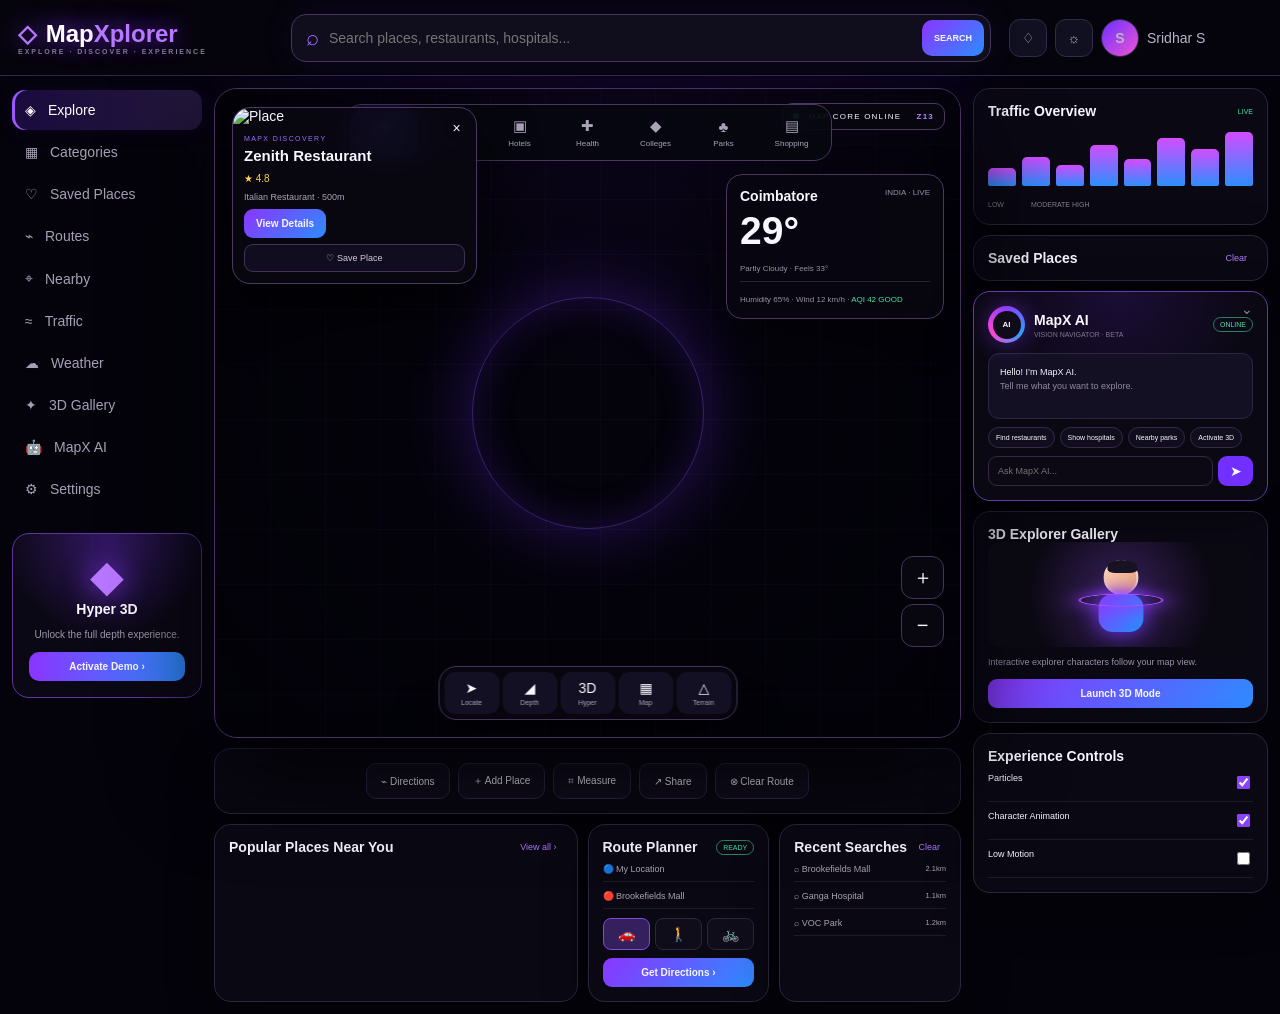
==== MapXplorer-3D/index.html @ f991e90b "MapXplorer 3D NextGen" ====
<!doctype html>
<html lang="en">
<head>
<meta charset="utf-8"><meta name="viewport" content="width=device-width,initial-scale=1">
<title>MapXplorer — Next Generation 3D Map</title>
<link rel="stylesheet" href="https://unpkg.com/leaflet@1.9.4/dist/leaflet.css">
<link rel="stylesheet" href="style.css">
</head>
<body>
<div id="particles"></div><div id="toast"></div>
<header class="topbar">
  <button id="menuBtn" class="icon-btn" aria-label="Menu">☰</button>
  <div class="brand"><span class="brand-gem">◇</span> Map<span>Xplorer</span><small>EXPLORE · DISCOVER · EXPERIENCE</small></div>
  <div class="search-wrap"><span>⌕</span><input id="search" autocomplete="off" placeholder="Search places, restaurants, hospitals..."><button id="searchBtn">SEARCH</button><div id="results"></div></div>
  <div class="profile"><button id="bell" class="top-icon">♢</button><button id="theme" class="top-icon">☼</button><button id="profileBtn" class="avatar">S</button><span>Sridhar S</span></div>
</header>
<main>
<aside id="sidebar" class="sidebar">
  <button class="nav active" data-nav="explore">◈ <span>Explore</span></button>
  <button class="nav" data-nav="categories">▦ <span>Categories</span></button>
  <button class="nav" data-nav="saved">♡ <span>Saved Places</span></button>
  <button class="nav" data-nav="routes">⌁ <span>Routes</span></button>
  <button class="nav" data-nav="nearby">⌖ <span>Nearby</span></button>
  <button class="nav" data-nav="traffic">≈ <span>Traffic</span></button>
  <button class="nav" data-nav="weather">☁ <span>Weather</span></button>
  <button class="nav" data-nav="gallery">✦ <span>3D Gallery</span></button>
  <button class="nav" id="aiNav" data-nav="ai">🤖 <span>MapX AI</span></button>
  <button class="nav" data-nav="settings">⚙ <span>Settings</span></button>
  <div class="premium"><div class="premium-gem">◆</div><b>Hyper 3D</b><p>Unlock the full depth experience.</p><button id="premiumBtn">Activate Demo ›</button></div>
</aside>
<section class="content">
  <div id="mapWrap" class="map-wrap">
    <div id="map"></div>
    <div class="map-grid"></div><div class="scan"></div>
    <div id="characterLayer"></div><div id="routeFx"></div>
    <div class="map-hud"><span class="live-dot"></span> MAP CORE ONLINE <b id="zoomReadout">Z13</b></div>
    <div class="categories" id="categories">
      <button class="cat active" data-type="all">◆<small>All</small></button>
      <button class="cat" data-type="restaurant">🍴<small>Food</small></button>
      <button class="cat" data-type="hotel">▣<small>Hotels</small></button>
      <button class="cat" data-type="hospital">✚<small>Health</small></button>
      <button class="cat" data-type="college">◆<small>Colleges</small></button>
      <button class="cat" data-type="park">♣<small>Parks</small></button>
      <button class="cat" data-type="shopping">▤<small>Shopping</small></button>
    </div>
    <div class="selected-card" id="selectedCard">
      <button class="close-card" id="closeCard">×</button><img id="selectedImg" src="" alt="Place">
      <div class="selected-body"><div class="eyebrow">MAPX DISCOVERY</div><h3 id="selectedName">Zenith Restaurant</h3><span id="selectedRating" class="rating">★ 4.8</span><p id="selectedDesc">Italian Restaurant · 500m</p><button id="details" class="primary">View Details</button><button id="saveDetail" class="save-detail">♡ Save Place</button></div>
    </div>
    <div class="weather glass" id="weather"><div><b>Coimbatore</b><small>INDIA · LIVE</small></div><strong>29°</strong><span>Partly Cloudy · Feels 33°</span><hr><small>Humidity 65% · Wind 12 km/h · <em>AQI 42 GOOD</em></small></div>
    <div class="map-controls glass"><button id="locateMap">➤<small>Locate</small></button><button id="tiltBtn">◢<small>Depth</small></button><button id="threeD">3D<small>Hyper</small></button><button id="mapMode">▦<small>Map</small></button><button id="terrainMode">△<small>Terrain</small></button></div>
    <div class="zoom-controls"><button id="zoomIn">＋</button><button id="zoomOut">−</button></div>
  </div>
  <div class="action-strip panel">
    <button id="routeBtn">⌁ <span>Directions</span></button><button id="addPlace">＋ <span>Add Place</span></button><button id="measure">⌗ <span>Measure</span></button><button id="share">↗ <span>Share</span></button><button id="clearRoute">⊗ <span>Clear Route</span></button>
  </div>
  <div class="dashboard">
    <section class="panel popular" id="popularPanel"><header><b>Popular Places Near You</b><button id="viewAll">View all ›</button></header><div class="cards" id="popularCards"></div></section>
    <section class="panel route-panel" id="routePanel"><header><b>Route Planner</b><span class="status">READY</span></header><p>🔵 My Location</p><p>🔴 Brookefields Mall</p><div class="transport"><button class="active">🚗</button><button>🚶</button><button>🚲</button></div><button id="getDirections" class="primary full">Get Directions ›</button></section>
    <section class="panel recent" id="recentPanel"><header><b>Recent Searches</b><button id="clearRecent">Clear</button></header><p>⌕ Brookefields Mall <small>2.1km</small></p><p>⌕ Ganga Hospital <small>1.1km</small></p><p>⌕ VOC Park <small>1.2km</small></p></section>
  </div>
</section>
<aside class="rightbar">
  <section class="panel traffic" id="trafficPanel"><header><b>Traffic Overview</b><em>LIVE</em></header><div class="traffic-visual"><i></i><i></i><i></i><i></i><i></i><i></i><i></i><i></i></div><small>LOW <span>MODERATE</span> HIGH</small></section>
  <section class="panel saved" id="savedPanel"><header><b>Saved Places</b><button id="clearSaved">Clear</button></header><div id="savedList"></div></section>
  <section class="panel ai-box" id="aiBox"><div class="ai-head"><div class="ai-orb"><span>AI</span></div><div><b>MapX AI</b><small>VISION NAVIGATOR · BETA</small></div><span id="aiStatus" class="ai-status">ONLINE</span></div><div class="ai-msg" id="aiMsg">Hello! I’m MapX AI.<br><span>Tell me what you want to explore.</span></div><div class="quick"><button>Find restaurants</button><button>Show hospitals</button><button>Nearby parks</button><button>Activate 3D</button></div><div class="ai-input"><input id="aiInput" placeholder="Ask MapX AI..."><button id="sendAI">➤</button></div><button id="closeAI" class="ai-min">⌄</button></section>
  <section class="panel gallery-panel" id="galleryPanel"><header><b>3D Explorer Gallery</b></header><div class="mini-scene"><div class="mini-character"><div class="mini-head"></div><div class="mini-body"></div></div><div class="mini-ring"></div></div><p>Interactive explorer characters follow your map view.</p><button id="galleryBtn" class="primary full">Launch 3D Mode</button></section>
  <section class="panel settings-panel" id="settingsPanel"><header><b>Experience Controls</b></header><label><span>Particles</span><input id="particlesToggle" type="checkbox" checked></label><label><span>Character Animation</span><input id="charToggle" type="checkbox" checked></label><label><span>Low Motion</span><input id="motionToggle" type="checkbox"></label></section>
</aside>
</main>
<script src="https://unpkg.com/leaflet@1.9.4/dist/leaflet.js"></script><script src="script.js"></script>
</body></html>
---- MapXplorer-3D/style.css ----
:root{--bg:#04030b;--panel:#0b0915eF;--line:#32264b;--text:#f8f6ff;--muted:#9d96ad;--p1:#8b35ff;--p2:#2d8cff;--cyan:#2de6ff;--green:#43e7a5}*{box-sizing:border-box}html{scroll-behavior:smooth}body{margin:0;background:radial-gradient(circle at 50% -10%,#32106b55,transparent 38%),var(--bg);color:var(--text);font:14px Inter,Segoe UI,Arial,sans-serif;overflow-x:hidden}button,input{font:inherit}button{border:0;color:inherit;cursor:pointer}.topbar{height:76px;display:flex;align-items:center;gap:18px;padding:10px 18px;border-bottom:1px solid var(--line);background:#06050df2;backdrop-filter:blur(20px);position:sticky;top:0;z-index:3000}.icon-btn{display:none;background:#121022;border:1px solid var(--line);border-radius:12px;padding:10px}.brand{font-size:24px;font-weight:900;min-width:255px;color:#fff;text-shadow:0 0 24px #8539ff}.brand>span{color:#b878ff}.brand small{display:block;font-size:7px;letter-spacing:2px;color:#827a95;text-shadow:none}.brand-gem{color:#8f4dff;margin-right:3px}.search-wrap{position:relative;display:flex;align-items:center;gap:8px;height:48px;flex:1;max-width:700px;padding:0 6px 0 14px;background:#100d1d;border:1px solid #44355d;border-radius:15px;box-shadow:0 0 35px #7634ff16}.search-wrap>span{font-size:22px;color:#a36bff}.search-wrap input{flex:1;min-width:0;background:transparent;border:0;outline:0;color:#fff}.search-wrap button{height:36px;padding:0 12px;border-radius:10px;background:linear-gradient(135deg,var(--p1),var(--p2));font-size:9px;font-weight:800}.search-wrap #results{position:absolute;top:54px;left:0;right:0;background:#0a0812fa;border:1px solid #4b3865;border-radius:14px;overflow:hidden;display:none;z-index:4000;box-shadow:0 20px 50px #000}.search-wrap #results div{padding:11px 14px;border-bottom:1px solid #211a30;font-size:11px}.search-wrap #results div:hover{background:#241641}.profile{display:flex;align-items:center;gap:8px;color:#bbb3c9;white-space:nowrap}.top-icon,.avatar{background:#111020;border:1px solid #34294a;border-radius:11px;width:38px;height:38px}.avatar{border-radius:50%;background:linear-gradient(135deg,#6930ff,#ef55d4);font-weight:900}.sidebar{min-width:190px}.sidebar .nav{width:100%;display:flex;gap:12px;align-items:center;padding:12px 13px;margin:2px 0;border-radius:13px;background:transparent;color:#a7a0b5;text-align:left}.sidebar .nav:hover,.sidebar .nav.active{background:linear-gradient(90deg,#6d2cff35,#24183c);color:#fff;box-shadow:inset 3px 0 #9b58ff,0 0 20px #702fff18}.premium{margin-top:24px;padding:16px;border:1px solid #61369b;border-radius:17px;background:radial-gradient(circle at 50% 0,#7e38ff55,transparent 55%),#0b0815;text-align:center}.premium-gem{font-size:44px;color:#b976ff;text-shadow:0 0 30px #8c39ff;animation:gemSpin 7s linear infinite}.premium p{font-size:10px;color:var(--muted);line-height:1.5}.premium button{width:100%;padding:9px;border-radius:10px;background:linear-gradient(90deg,var(--p1),var(--p2));font-weight:800;font-size:10px}main{display:grid;grid-template-columns:190px minmax(0,1fr) 295px;gap:12px;max-width:1920px;margin:auto;padding:12px}.content{min-width:0}.map-wrap{height:650px;position:relative;overflow:hidden;border-radius:23px;border:1px solid #45325d;box-shadow:0 30px 100px #000,0 0 60px #7030ff18;transform-style:preserve-3d;transition:transform .7s ease,box-shadow .7s ease;perspective:1200px}.map-wrap.depth{transform:perspective(1200px) rotateX(3deg) rotateY(-2deg) scale(.99);box-shadow:0 45px 120px #000,0 0 80px #7a37ff55}.map-wrap.hyper3d{transform:perspective(1000px) rotateX(7deg) rotateY(-5deg) scale(.97);box-shadow:0 65px 150px #000,0 0 110px #853dff77}.map-wrap.hyper3d #map{transform:scale(1.08);filter:saturate(1.25) contrast(1.1) brightness(.83)}#map{width:100%;height:100%;transition:transform .7s ease}.leaflet-tile{filter:brightness(.58) saturate(.78) contrast(1.18) hue-rotate(10deg)}.leaflet-control-attribution{display:none}.map-grid,.scan{position:absolute;inset:0;pointer-events:none}.map-grid{z-index:350;background:linear-gradient(#9d67ff0b 1px,transparent 1px),linear-gradient(90deg,#9d67ff0b 1px,transparent 1px);background-size:55px 55px;mix-blend-mode:screen}.scan{z-index:360;background:radial-gradient(circle at 50% 50%,transparent 25%,#02010799 100%)}.scan:after{content:"";position:absolute;left:50%;top:50%;width:230px;height:230px;border:1px solid #8a50ff66;border-radius:50%;box-shadow:0 0 70px #7130ff55,inset 0 0 40px #7130ff33;transform:translate(-50%,-50%);animation:radar 3.5s ease-out infinite}.map-hud{position:absolute;z-index:1000;top:14px;right:15px;padding:8px 10px;border:1px solid #4a3860;border-radius:10px;background:#090711c9;backdrop-filter:blur(12px);font-size:8px;letter-spacing:1.2px}.map-hud b{margin-left:12px;color:#bd83ff}.live-dot{display:inline-block;width:6px;height:6px;border-radius:50%;background:#35efaa;box-shadow:0 0 10px #35efaa;margin-right:6px}.categories{position:absolute;z-index:1100;top:15px;left:50%;transform:translateX(-50%);display:flex;padding:5px;background:#080711dc;border:1px solid #49375d;border-radius:18px;backdrop-filter:blur(15px);max-width:80%;overflow:auto}.cat{min-width:68px;padding:7px 8px;border-radius:12px;background:transparent;color:#aaa2b6;font-size:15px}.cat small{display:block;font-size:8px;margin-top:4px}.cat:hover,.cat.active{background:linear-gradient(145deg,#7c31ff,#267eff);color:#fff;box-shadow:0 0 24px #7132ff66}.selected-card{position:absolute;z-index:1200;left:17px;top:18px;width:245px;background:#090711ef;border:1px solid #4d3a64;border-radius:18px;overflow:hidden;box-shadow:0 22px 55px #000c;backdrop-filter:blur(18px)}.selected-card>img{width:100%;height:105px;object-fit:cover}.selected-body{padding:11px}.eyebrow{font-size:7px;letter-spacing:1.4px;color:#9e6dff}.selected-body h3{margin:5px 0;font-size:15px}.rating{color:#ffd54a;font-size:10px}.selected-body p{color:#aaa3b5;font-size:9px;margin:7px 0}.close-card{position:absolute;z-index:2;right:7px;top:7px;width:25px;height:25px;border-radius:50%;background:#080711cc}.primary{border-radius:9px;padding:9px 12px;background:linear-gradient(135deg,var(--p1),var(--p2));font-weight:800;font-size:10px}.full{width:100%}.save-detail{width:100%;margin-top:6px;padding:8px;border:1px solid #403254;background:#110d20;border-radius:9px;font-size:9px;color:#d2c7e0}.save-detail.saved{color:#ff7ea9;border-color:#9c4568}.weather{position:absolute;z-index:1000;right:16px;top:85px;width:218px;padding:13px;border:1px solid #49375e;border-radius:16px;background:#090711d9;backdrop-filter:blur(15px)}.weather div{display:flex;justify-content:space-between}.weather small,.weather span{font-size:8px;color:#9991a9}.weather strong{display:block;font-size:39px;margin:5px 0}.weather hr{border:0;border-top:1px solid #2a2239}.weather em{color:var(--green);font-style:normal}.glass{box-shadow:0 14px 40px #0007}.map-controls{position:absolute;z-index:1200;left:50%;bottom:17px;transform:translateX(-50%);display:flex;gap:3px;padding:5px;background:#080711e8;border:1px solid #44345b;border-radius:18px;backdrop-filter:blur(14px)}.map-controls button{min-width:55px;padding:8px 9px;background:#121022;border-radius:11px;font-size:14px}.map-controls button:hover{background:#281544}.map-controls small{display:block;font-size:7px;color:#aaa2b6;margin-top:3px}.zoom-controls{position:absolute;right:16px;bottom:90px;z-index:1200;display:flex;flex-direction:column;gap:5px}.zoom-controls button{width:43px;height:43px;border-radius:12px;background:#090711e8;border:1px solid #44345b;font-size:20px}.action-strip{display:flex;justify-content:center;gap:8px;margin-top:10px;padding:8px}.action-strip button{padding:10px 14px;border-radius:10px;background:#110e1e;border:1px solid #332746;font-size:10px}.action-strip button:hover{border-color:#8a4dff;background:#24143a}.dashboard{display:grid;grid-template-columns:2fr 1fr 1fr;gap:10px;margin-top:10px}.panel{background:var(--panel);border:1px solid #30253f;border-radius:17px;padding:14px;box-shadow:0 15px 45px #0007}.panel header{position:static;height:auto;padding:0;background:transparent;border:0;display:flex;justify-content:space-between;align-items:center}.panel header button{background:none;color:#b17bff;font-size:9px}.cards{display:grid;grid-template-columns:repeat(4,1fr);gap:8px;margin-top:12px}.place-card{height:92px;padding:11px;border:1px solid #2e2540;border-radius:11px;background:linear-gradient(145deg,#1b1530,#0c0a13);transition:.25s}.place-card:hover{transform:translateY(-5px) rotateX(7deg);border-color:#8150d2;box-shadow:0 16px 35px #7332ff33}.place-card b{font-size:10px}.place-card small{display:block;color:#8f879e;font-size:8px;margin-top:8px}.status{font-size:7px;color:#40e9a7;border:1px solid #2d8765;padding:3px 6px;border-radius:10px}.route-panel p,.recent p{font-size:9px;color:#aaa2b2;border-bottom:1px solid #211a2d;padding-bottom:7px}.transport{display:flex;gap:5px;margin:8px 0}.transport button{flex:1;padding:7px;border-radius:8px;background:#100d1b;border:1px solid #2e2540}.transport button.active{background:#33205c;border-color:#8149dd}.recent p small{float:right}.rightbar{display:flex;flex-direction:column;gap:10px}.traffic em{color:#42e7a6;font-size:7px;font-style:normal}.traffic-visual{height:75px;display:flex;align-items:flex-end;gap:6px;padding:8px 0}.traffic-visual i{display:block;flex:1;border-radius:5px 5px 2px 2px;background:linear-gradient(#d34cff,#2c8fff);height:30%;animation:bar 1.6s ease-in-out infinite alternate}.traffic-visual i:nth-child(2){height:50%;animation-delay:.1s}.traffic-visual i:nth-child(3){height:35%;animation-delay:.2s}.traffic-visual i:nth-child(4){height:70%;animation-delay:.3s}.traffic-visual i:nth-child(5){height:45%;animation-delay:.4s}.traffic-visual i:nth-child(6){height:82%;animation-delay:.5s}.traffic-visual i:nth-child(7){height:62%;animation-delay:.6s}.traffic-visual i:nth-child(8){height:92%;animation-delay:.7s}.traffic>small{font-size:7px;color:#888094}.traffic>small span{margin-left:25px}.saved-list-row{display:flex;justify-content:space-between;padding:9px 2px;border-bottom:1px solid #211a2d;font-size:9px;cursor:pointer}.saved-list-row:hover{color:#c18cff}.ai-box{position:relative;border-color:#653aa0;background:radial-gradient(circle at 50% 0,#7a2cff26,transparent 55%),#0a0812}.ai-head{display:flex;align-items:center;gap:9px}.ai-head b{display:block}.ai-head small{display:block;color:#81778e;font-size:7px;margin-top:3px}.ai-orb{width:37px;height:37px;border-radius:50%;display:grid;place-items:center;background:conic-gradient(#8d3cff,#2e9dff,#ff45d2,#8d3cff);box-shadow:0 0 25px #8438ff77;animation:orb 3s linear infinite}.ai-orb:after{content:"";position:absolute;width:28px;height:28px;border-radius:50%;background:#100b19}.ai-orb span{position:relative;z-index:1;font-size:8px;font-weight:900}.ai-status{margin-left:auto;color:#45e9a8;border:1px solid #2b8061;border-radius:9px;padding:3px 6px;font-size:7px}.ai-msg{margin-top:10px;padding:11px;border-radius:11px;background:#141024;border:1px solid #2e2540;font-size:9px;line-height:1.6;min-height:66px}.ai-msg span{color:#91889f}.quick{display:flex;flex-wrap:wrap;gap:5px;margin:8px 0}.quick button{padding:6px 7px;border-radius:15px;background:#100d1c;border:1px solid #382a4e;font-size:7px}.quick button:hover{border-color:#8c4dff}.ai-input{display:flex;gap:5px}.ai-input input{min-width:0;flex:1;padding:9px;border-radius:9px;background:#0c0914;border:1px solid #34274a;color:#fff;outline:0;font-size:9px}.ai-input button{width:35px;border-radius:9px;background:#7130ff}.ai-min{position:absolute;right:8px;top:8px;background:transparent;color:#8f849d}.ai-box.minimized .ai-msg,.ai-box.minimized .quick,.ai-box.minimized .ai-input{display:none}.gallery-panel p{font-size:9px;color:#9991a7;line-height:1.5}.mini-scene{height:105px;position:relative;overflow:hidden;border-radius:12px;background:radial-gradient(circle,#38205c,#0a0811 65%);perspective:500px}.mini-ring{position:absolute;left:50%;top:55%;width:85px;height:30px;border:2px solid #b04dff;border-radius:50%;transform:translate(-50%,-50%) rotateX(65deg);box-shadow:0 0 30px #923bff;animation:ring 2.2s linear infinite}.mini-character{position:absolute;left:50%;top:18px;width:55px;height:75px;transform:translateX(-50%);animation:float 2s ease-in-out infinite}.mini-head{position:absolute;left:10px;top:0;width:35px;height:35px;border-radius:50%;background:linear-gradient(135deg,#ffd8ba,#e89a74);border:2px solid #fff5}.mini-head:before{content:"";position:absolute;left:2px;top:-2px;width:30px;height:13px;border-radius:50% 60% 30% 30%;background:#181324}.mini-body{position:absolute;left:5px;top:34px;width:45px;height:38px;border-radius:14px;background:linear-gradient(135deg,#8a39ff,#258eff);box-shadow:0 0 22px #7437ff}.settings-panel label{display:flex;justify-content:space-between;padding:9px 0;font-size:9px;border-bottom:1px solid #211a2d}.settings-panel input{accent-color:#8a42ff}.custom-pin{border-radius:50% 50% 50% 5px;transform:rotate(-45deg);display:grid;place-items:center;border:2px solid #fff;box-shadow:0 0 28px #7834ff;animation:pinPulse 1.7s infinite}.custom-pin span{transform:rotate(45deg)}#characterLayer{position:absolute;inset:0;z-index:1050;pointer-events:none;overflow:hidden}.map-character{position:absolute;width:76px;height:106px;pointer-events:auto;cursor:pointer;filter:drop-shadow(0 14px 14px #000c);animation:charFloat 3s ease-in-out infinite}.map-character .head{position:absolute;left:16px;top:2px;width:45px;height:45px;border-radius:50%;background:linear-gradient(145deg,#ffd9bd,#e69a75);border:2px solid #ffffff66;z-index:3}.map-character .hair{position:absolute;left:12px;top:-3px;width:52px;height:25px;border-radius:50% 55% 30% 30%;background:linear-gradient(135deg,#29233b,#080711);z-index:4}.map-character .eye{position:absolute;top:20px;width:6px;height:8px;background:#171226;border-radius:50%}.map-character .e1{left:13px}.map-character .e2{left:29px}.map-character .smile{position:absolute;left:17px;top:31px;width:12px;height:6px;border-bottom:2px solid #783b4f;border-radius:0 0 12px 12px}.map-character .body{position:absolute;left:12px;top:43px;width:52px;height:48px;border-radius:17px;background:linear-gradient(145deg,#7634ff,#278cff);border:2px solid #bda6ff66;box-shadow:inset 0 0 18px #fff2,0 0 22px #7034ff77}.map-character .arm{position:absolute;top:51px;width:14px;height:34px;border-radius:12px;background:#edaa88;border:2px solid #fff5;z-index:2}.map-character .a1{left:2px;transform:rotate(20deg)}.map-character .a2{right:2px;transform:rotate(-20deg)}.map-character .badge{position:absolute;right:-6px;top:3px;width:24px;height:24px;border-radius:50%;background:#090711;border:1px solid #a264ff;color:#c08aff;display:grid;place-items:center;font-size:10px;z-index:5}.map-character .label{position:absolute;left:-14px;top:94px;width:105px;padding:4px;border-radius:8px;text-align:center;background:#090711df;border:1px solid #523c6c;color:#fff;font-size:7px;backdrop-filter:blur(7px)}.char-pink .body{background:linear-gradient(145deg,#ff48ba,#8d3cff)}.char-green .body{background:linear-gradient(145deg,#1ee7a3,#237fff)}#routeFx{position:absolute;inset:0;z-index:1060;pointer-events:none}.route-beam{position:absolute;height:4px;transform-origin:left center;background:linear-gradient(90deg,transparent,#26e7ff,#a344ff,#ff4ac9,transparent);box-shadow:0 0 16px #5b7dff,0 0 35px #8138ff;animation:beam 1.2s linear infinite}.pulse{animation:panelPulse .7s ease}.thinking .ai-orb{animation:orb .35s linear infinite}.thinking #aiStatus{color:#ffd35a;border-color:#8e6d29}.hide-particles #particles{display:none}.low-motion *{animation-duration:.001ms!important;animation-iteration-count:1!important;scroll-behavior:auto!important}.light-mode{--bg:#e9e7f5;--panel:#ffffffed;--text:#181421;--muted:#6f687c}.light-mode .topbar{background:#fffdfef2}.light-mode .search-wrap,.light-mode .panel,.light-mode .selected-card,.light-mode .weather,.light-mode .map-controls,.light-mode .zoom-controls button{background:#fffffff2;color:#181421}.light-mode .search-wrap input,.light-mode .ai-input input{color:#181421}.light-mode .leaflet-tile{filter:brightness(.92) saturate(.9)}#particles{position:fixed;inset:0;z-index:-1;pointer-events:none;overflow:hidden}.particle{position:absolute;width:3px;height:3px;border-radius:50%;background:#b77aff;box-shadow:0 0 12px #8e45ff;animation:particleRise linear infinite}@keyframes particleRise{from{transform:translate3d(0,110vh,0) scale(.3);opacity:0}15%{opacity:.8}to{transform:translate3d(40px,-20vh,0) scale(1.5);opacity:0}}@keyframes radar{0%{transform:translate(-50%,-50%) scale(.45);opacity:0}20%{opacity:1}100%{transform:translate(-50%,-50%) scale(1.55);opacity:0}}@keyframes pinPulse{50%{filter:brightness(1.5);transform:rotate(-45deg) scale(1.12)}}@keyframes charFloat{0%,100%{transform:translateY(0) rotate(-1deg)}50%{transform:translateY(-8px) rotate(1deg)}}@keyframes gemSpin{to{transform:rotateY(360deg)}}@keyframes orb{to{transform:rotate(360deg)}}@keyframes ring{to{transform:translate(-50%,-50%) rotateX(65deg) rotateZ(360deg)}}@keyframes float{50%{transform:translateY(-8px) rotateY(8deg)}}@keyframes bar{to{transform:scaleY(.72);filter:brightness(1.4)}}@keyframes beam{0%{opacity:.15}50%{opacity:1}100%{opacity:.15}}@keyframes panelPulse{50%{transform:translateY(-4px);box-shadow:0 0 40px #7434ff55}}#toast{position:fixed;z-index:9000;left:50%;bottom:22px;transform:translate(-50%,25px);opacity:0;pointer-events:none;padding:11px 18px;border:1px solid #69468d;border-radius:12px;background:#120d1eeb;box-shadow:0 15px 45px #000;color:#fff;font-size:10px;transition:.25s}#toast.show{opacity:1;transform:translate(-50%,0)}
@media(max-width:1250px){main{grid-template-columns:175px minmax(0,1fr)}.rightbar{display:none}.dashboard{grid-template-columns:2fr 1fr 1fr}}@media(max-width:900px){.topbar{height:68px;padding:8px;gap:8px}.icon-btn{display:block}.brand{min-width:auto;font-size:18px}.brand small,.profile span,.top-icon{display:none}.search-wrap button{font-size:0;width:38px}.search-wrap button:after{content:"⌕";font-size:16px}.sidebar{position:fixed;z-index:4000;top:76px;left:8px;bottom:8px;width:235px;padding:10px;border:1px solid #44335a;border-radius:17px;background:#07060ef5;backdrop-filter:blur(20px);transform:translateX(-120%);transition:.3s;box-shadow:0 25px 70px #000}.sidebar.open{transform:translateX(0)}main{display:block;padding:8px}.map-wrap{height:650px}.selected-card,.weather{display:none}.categories{left:8px;right:8px;transform:none;max-width:none}.map-controls{max-width:95%;overflow:auto}.map-controls button{min-width:48px}.map-controls small{display:none}.dashboard{grid-template-columns:1fr}.cards{grid-template-columns:repeat(2,1fr)}.action-strip{overflow:auto;justify-content:flex-start}.action-strip button{white-space:nowrap}.map-character{transform:scale(.82);transform-origin:bottom center}.map-wrap.depth,.map-wrap.hyper3d{transform:none}.map-wrap.hyper3d #map{transform:none}}@media(max-width:520px){.brand{display:none}.map-wrap{height:610px}.zoom-controls{bottom:78px}.map-hud{font-size:7px}.map-character{transform:scale(.68);transform-origin:bottom center}}
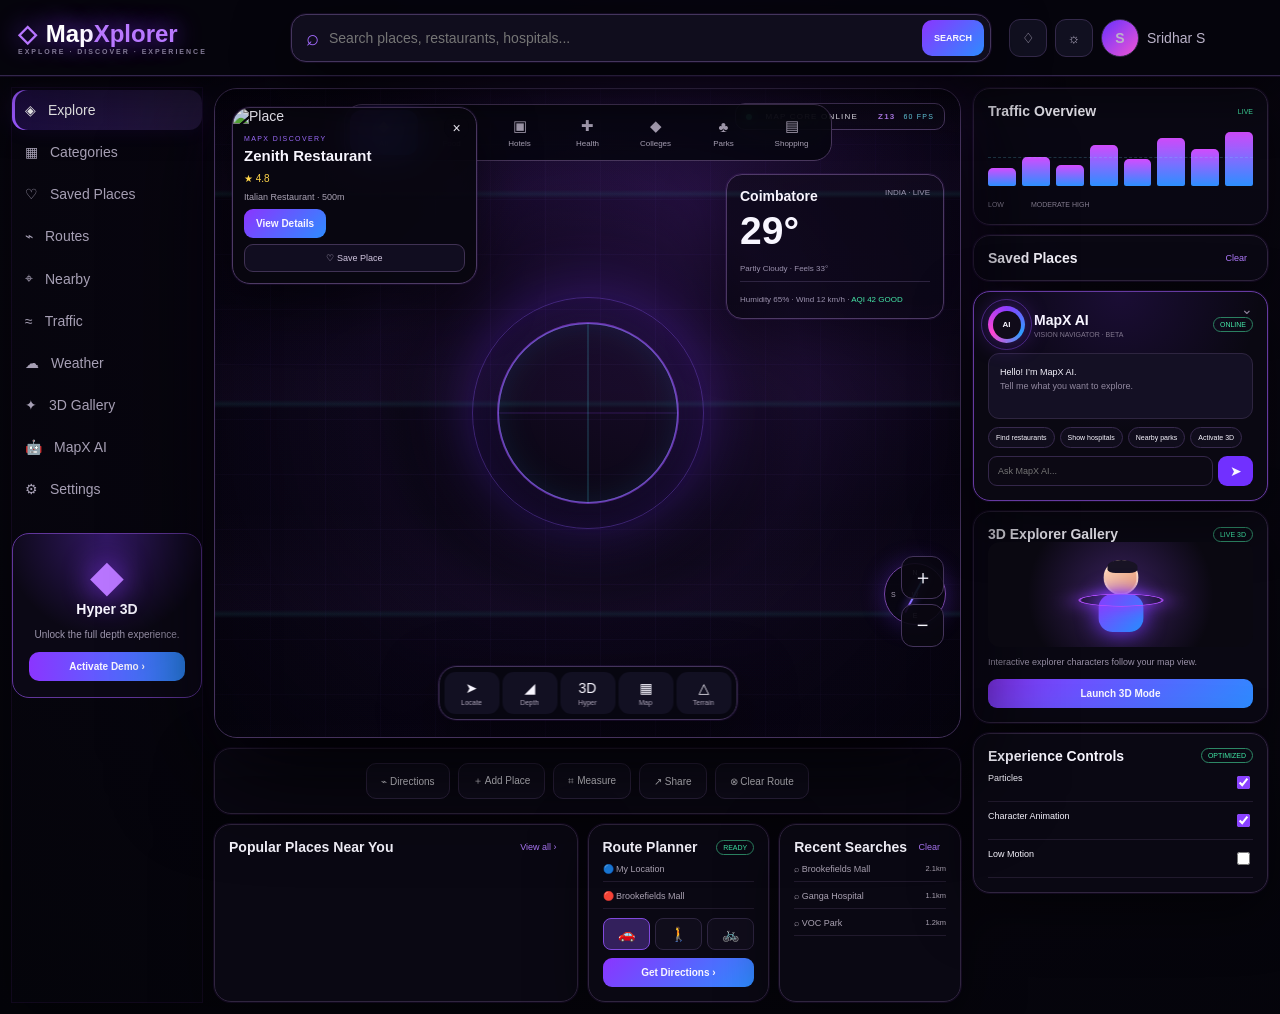
==== commit a186090a: "Fix zoom and add all map places" ====
--- a/MapXplorer-3D/index.html
+++ b/MapXplorer-3D/index.html
@@ -32,8 +32,8 @@
   <div id="mapWrap" class="map-wrap">
     <div id="map"></div>
     <div class="map-grid"></div><div class="scan"></div>
-    <div id="characterLayer"></div><div id="routeFx"></div>
-    <div class="map-hud"><span class="live-dot"></span> MAP CORE ONLINE <b id="zoomReadout">Z13</b></div>
+    <div id="cityFx" aria-hidden="true"></div><div id="radarFx" aria-hidden="true"></div><div id="characterLayer"></div><div id="routeFx"></div><div class="map-scanline" aria-hidden="true"></div>
+    <div class="map-hud"><span class="live-dot"></span> MAP CORE ONLINE <b id="zoomReadout">Z13</b><span id="fpsReadout">60 FPS</span></div>
     <div class="categories" id="categories">
       <button class="cat active" data-type="all">◆<small>All</small></button>
       <button class="cat" data-type="restaurant">🍴<small>Food</small></button>
@@ -48,7 +48,7 @@
       <div class="selected-body"><div class="eyebrow">MAPX DISCOVERY</div><h3 id="selectedName">Zenith Restaurant</h3><span id="selectedRating" class="rating">★ 4.8</span><p id="selectedDesc">Italian Restaurant · 500m</p><button id="details" class="primary">View Details</button><button id="saveDetail" class="save-detail">♡ Save Place</button></div>
     </div>
     <div class="weather glass" id="weather"><div><b>Coimbatore</b><small>INDIA · LIVE</small></div><strong>29°</strong><span>Partly Cloudy · Feels 33°</span><hr><small>Humidity 65% · Wind 12 km/h · <em>AQI 42 GOOD</em></small></div>
-    <div class="map-controls glass"><button id="locateMap">➤<small>Locate</small></button><button id="tiltBtn">◢<small>Depth</small></button><button id="threeD">3D<small>Hyper</small></button><button id="mapMode">▦<small>Map</small></button><button id="terrainMode">△<small>Terrain</small></button></div>
+    <div class="map-compass" aria-hidden="true"><span>N</span><i></i><span>E</span><span>S</span><span>W</span></div><div class="map-controls glass"><button id="locateMap">➤<small>Locate</small></button><button id="tiltBtn">◢<small>Depth</small></button><button id="threeD">3D<small>Hyper</small></button><button id="mapMode">▦<small>Map</small></button><button id="terrainMode">△<small>Terrain</small></button></div>
     <div class="zoom-controls"><button id="zoomIn">＋</button><button id="zoomOut">−</button></div>
   </div>
   <div class="action-strip panel">
@@ -64,8 +64,8 @@
   <section class="panel traffic" id="trafficPanel"><header><b>Traffic Overview</b><em>LIVE</em></header><div class="traffic-visual"><i></i><i></i><i></i><i></i><i></i><i></i><i></i><i></i></div><small>LOW <span>MODERATE</span> HIGH</small></section>
   <section class="panel saved" id="savedPanel"><header><b>Saved Places</b><button id="clearSaved">Clear</button></header><div id="savedList"></div></section>
   <section class="panel ai-box" id="aiBox"><div class="ai-head"><div class="ai-orb"><span>AI</span></div><div><b>MapX AI</b><small>VISION NAVIGATOR · BETA</small></div><span id="aiStatus" class="ai-status">ONLINE</span></div><div class="ai-msg" id="aiMsg">Hello! I’m MapX AI.<br><span>Tell me what you want to explore.</span></div><div class="quick"><button>Find restaurants</button><button>Show hospitals</button><button>Nearby parks</button><button>Activate 3D</button></div><div class="ai-input"><input id="aiInput" placeholder="Ask MapX AI..."><button id="sendAI">➤</button></div><button id="closeAI" class="ai-min">⌄</button></section>
-  <section class="panel gallery-panel" id="galleryPanel"><header><b>3D Explorer Gallery</b></header><div class="mini-scene"><div class="mini-character"><div class="mini-head"></div><div class="mini-body"></div></div><div class="mini-ring"></div></div><p>Interactive explorer characters follow your map view.</p><button id="galleryBtn" class="primary full">Launch 3D Mode</button></section>
-  <section class="panel settings-panel" id="settingsPanel"><header><b>Experience Controls</b></header><label><span>Particles</span><input id="particlesToggle" type="checkbox" checked></label><label><span>Character Animation</span><input id="charToggle" type="checkbox" checked></label><label><span>Low Motion</span><input id="motionToggle" type="checkbox"></label></section>
+  <section class="panel gallery-panel" id="galleryPanel"><header><b>3D Explorer Gallery</b><span class="status">LIVE 3D</span></header><div class="mini-scene"><div class="mini-character"><div class="mini-head"></div><div class="mini-body"></div></div><div class="mini-ring"></div></div><p>Interactive explorer characters follow your map view.</p><button id="galleryBtn" class="primary full">Launch 3D Mode</button></section>
+  <section class="panel settings-panel" id="settingsPanel"><header><b>Experience Controls</b><span class="status">OPTIMIZED</span></header><label><span>Particles</span><input id="particlesToggle" type="checkbox" checked></label><label><span>Character Animation</span><input id="charToggle" type="checkbox" checked></label><label><span>Low Motion</span><input id="motionToggle" type="checkbox"></label></section>
 </aside>
 </main>
 <script src="https://unpkg.com/leaflet@1.9.4/dist/leaflet.js"></script><script src="script.js"></script>
--- a/MapXplorer-3D/style.css
+++ b/MapXplorer-3D/style.css
@@ -1,2 +1,42 @@
 :root{--bg:#04030b;--panel:#0b0915eF;--line:#32264b;--text:#f8f6ff;--muted:#9d96ad;--p1:#8b35ff;--p2:#2d8cff;--cyan:#2de6ff;--green:#43e7a5}*{box-sizing:border-box}html{scroll-behavior:smooth}body{margin:0;background:radial-gradient(circle at 50% -10%,#32106b55,transparent 38%),var(--bg);color:var(--text);font:14px Inter,Segoe UI,Arial,sans-serif;overflow-x:hidden}button,input{font:inherit}button{border:0;color:inherit;cursor:pointer}.topbar{height:76px;display:flex;align-items:center;gap:18px;padding:10px 18px;border-bottom:1px solid var(--line);background:#06050df2;backdrop-filter:blur(20px);position:sticky;top:0;z-index:3000}.icon-btn{display:none;background:#121022;border:1px solid var(--line);border-radius:12px;padding:10px}.brand{font-size:24px;font-weight:900;min-width:255px;color:#fff;text-shadow:0 0 24px #8539ff}.brand>span{color:#b878ff}.brand small{display:block;font-size:7px;letter-spacing:2px;color:#827a95;text-shadow:none}.brand-gem{color:#8f4dff;margin-right:3px}.search-wrap{position:relative;display:flex;align-items:center;gap:8px;height:48px;flex:1;max-width:700px;padding:0 6px 0 14px;background:#100d1d;border:1px solid #44355d;border-radius:15px;box-shadow:0 0 35px #7634ff16}.search-wrap>span{font-size:22px;color:#a36bff}.search-wrap input{flex:1;min-width:0;background:transparent;border:0;outline:0;color:#fff}.search-wrap button{height:36px;padding:0 12px;border-radius:10px;background:linear-gradient(135deg,var(--p1),var(--p2));font-size:9px;font-weight:800}.search-wrap #results{position:absolute;top:54px;left:0;right:0;background:#0a0812fa;border:1px solid #4b3865;border-radius:14px;overflow:hidden;display:none;z-index:4000;box-shadow:0 20px 50px #000}.search-wrap #results div{padding:11px 14px;border-bottom:1px solid #211a30;font-size:11px}.search-wrap #results div:hover{background:#241641}.profile{display:flex;align-items:center;gap:8px;color:#bbb3c9;white-space:nowrap}.top-icon,.avatar{background:#111020;border:1px solid #34294a;border-radius:11px;width:38px;height:38px}.avatar{border-radius:50%;background:linear-gradient(135deg,#6930ff,#ef55d4);font-weight:900}.sidebar{min-width:190px}.sidebar .nav{width:100%;display:flex;gap:12px;align-items:center;padding:12px 13px;margin:2px 0;border-radius:13px;background:transparent;color:#a7a0b5;text-align:left}.sidebar .nav:hover,.sidebar .nav.active{background:linear-gradient(90deg,#6d2cff35,#24183c);color:#fff;box-shadow:inset 3px 0 #9b58ff,0 0 20px #702fff18}.premium{margin-top:24px;padding:16px;border:1px solid #61369b;border-radius:17px;background:radial-gradient(circle at 50% 0,#7e38ff55,transparent 55%),#0b0815;text-align:center}.premium-gem{font-size:44px;color:#b976ff;text-shadow:0 0 30px #8c39ff;animation:gemSpin 7s linear infinite}.premium p{font-size:10px;color:var(--muted);line-height:1.5}.premium button{width:100%;padding:9px;border-radius:10px;background:linear-gradient(90deg,var(--p1),var(--p2));font-weight:800;font-size:10px}main{display:grid;grid-template-columns:190px minmax(0,1fr) 295px;gap:12px;max-width:1920px;margin:auto;padding:12px}.content{min-width:0}.map-wrap{height:650px;position:relative;overflow:hidden;border-radius:23px;border:1px solid #45325d;box-shadow:0 30px 100px #000,0 0 60px #7030ff18;transform-style:preserve-3d;transition:transform .7s ease,box-shadow .7s ease;perspective:1200px}.map-wrap.depth{transform:perspective(1200px) rotateX(3deg) rotateY(-2deg) scale(.99);box-shadow:0 45px 120px #000,0 0 80px #7a37ff55}.map-wrap.hyper3d{transform:perspective(1000px) rotateX(7deg) rotateY(-5deg) scale(.97);box-shadow:0 65px 150px #000,0 0 110px #853dff77}.map-wrap.hyper3d #map{transform:scale(1.08);filter:saturate(1.25) contrast(1.1) brightness(.83)}#map{width:100%;height:100%;transition:transform .7s ease}.leaflet-tile{filter:brightness(.58) saturate(.78) contrast(1.18) hue-rotate(10deg)}.leaflet-control-attribution{display:none}.map-grid,.scan{position:absolute;inset:0;pointer-events:none}.map-grid{z-index:350;background:linear-gradient(#9d67ff0b 1px,transparent 1px),linear-gradient(90deg,#9d67ff0b 1px,transparent 1px);background-size:55px 55px;mix-blend-mode:screen}.scan{z-index:360;background:radial-gradient(circle at 50% 50%,transparent 25%,#02010799 100%)}.scan:after{content:"";position:absolute;left:50%;top:50%;width:230px;height:230px;border:1px solid #8a50ff66;border-radius:50%;box-shadow:0 0 70px #7130ff55,inset 0 0 40px #7130ff33;transform:translate(-50%,-50%);animation:radar 3.5s ease-out infinite}.map-hud{position:absolute;z-index:1000;top:14px;right:15px;padding:8px 10px;border:1px solid #4a3860;border-radius:10px;background:#090711c9;backdrop-filter:blur(12px);font-size:8px;letter-spacing:1.2px}.map-hud b{margin-left:12px;color:#bd83ff}.live-dot{display:inline-block;width:6px;height:6px;border-radius:50%;background:#35efaa;box-shadow:0 0 10px #35efaa;margin-right:6px}.categories{position:absolute;z-index:1100;top:15px;left:50%;transform:translateX(-50%);display:flex;padding:5px;background:#080711dc;border:1px solid #49375d;border-radius:18px;backdrop-filter:blur(15px);max-width:80%;overflow:auto}.cat{min-width:68px;padding:7px 8px;border-radius:12px;background:transparent;color:#aaa2b6;font-size:15px}.cat small{display:block;font-size:8px;margin-top:4px}.cat:hover,.cat.active{background:linear-gradient(145deg,#7c31ff,#267eff);color:#fff;box-shadow:0 0 24px #7132ff66}.selected-card{position:absolute;z-index:1200;left:17px;top:18px;width:245px;background:#090711ef;border:1px solid #4d3a64;border-radius:18px;overflow:hidden;box-shadow:0 22px 55px #000c;backdrop-filter:blur(18px)}.selected-card>img{width:100%;height:105px;object-fit:cover}.selected-body{padding:11px}.eyebrow{font-size:7px;letter-spacing:1.4px;color:#9e6dff}.selected-body h3{margin:5px 0;font-size:15px}.rating{color:#ffd54a;font-size:10px}.selected-body p{color:#aaa3b5;font-size:9px;margin:7px 0}.close-card{position:absolute;z-index:2;right:7px;top:7px;width:25px;height:25px;border-radius:50%;background:#080711cc}.primary{border-radius:9px;padding:9px 12px;background:linear-gradient(135deg,var(--p1),var(--p2));font-weight:800;font-size:10px}.full{width:100%}.save-detail{width:100%;margin-top:6px;padding:8px;border:1px solid #403254;background:#110d20;border-radius:9px;font-size:9px;color:#d2c7e0}.save-detail.saved{color:#ff7ea9;border-color:#9c4568}.weather{position:absolute;z-index:1000;right:16px;top:85px;width:218px;padding:13px;border:1px solid #49375e;border-radius:16px;background:#090711d9;backdrop-filter:blur(15px)}.weather div{display:flex;justify-content:space-between}.weather small,.weather span{font-size:8px;color:#9991a9}.weather strong{display:block;font-size:39px;margin:5px 0}.weather hr{border:0;border-top:1px solid #2a2239}.weather em{color:var(--green);font-style:normal}.glass{box-shadow:0 14px 40px #0007}.map-controls{position:absolute;z-index:1200;left:50%;bottom:17px;transform:translateX(-50%);display:flex;gap:3px;padding:5px;background:#080711e8;border:1px solid #44345b;border-radius:18px;backdrop-filter:blur(14px)}.map-controls button{min-width:55px;padding:8px 9px;background:#121022;border-radius:11px;font-size:14px}.map-controls button:hover{background:#281544}.map-controls small{display:block;font-size:7px;color:#aaa2b6;margin-top:3px}.zoom-controls{position:absolute;right:16px;bottom:90px;z-index:1200;display:flex;flex-direction:column;gap:5px}.zoom-controls button{width:43px;height:43px;border-radius:12px;background:#090711e8;border:1px solid #44345b;font-size:20px}.action-strip{display:flex;justify-content:center;gap:8px;margin-top:10px;padding:8px}.action-strip button{padding:10px 14px;border-radius:10px;background:#110e1e;border:1px solid #332746;font-size:10px}.action-strip button:hover{border-color:#8a4dff;background:#24143a}.dashboard{display:grid;grid-template-columns:2fr 1fr 1fr;gap:10px;margin-top:10px}.panel{background:var(--panel);border:1px solid #30253f;border-radius:17px;padding:14px;box-shadow:0 15px 45px #0007}.panel header{position:static;height:auto;padding:0;background:transparent;border:0;display:flex;justify-content:space-between;align-items:center}.panel header button{background:none;color:#b17bff;font-size:9px}.cards{display:grid;grid-template-columns:repeat(4,1fr);gap:8px;margin-top:12px}.place-card{height:92px;padding:11px;border:1px solid #2e2540;border-radius:11px;background:linear-gradient(145deg,#1b1530,#0c0a13);transition:.25s}.place-card:hover{transform:translateY(-5px) rotateX(7deg);border-color:#8150d2;box-shadow:0 16px 35px #7332ff33}.place-card b{font-size:10px}.place-card small{display:block;color:#8f879e;font-size:8px;margin-top:8px}.status{font-size:7px;color:#40e9a7;border:1px solid #2d8765;padding:3px 6px;border-radius:10px}.route-panel p,.recent p{font-size:9px;color:#aaa2b2;border-bottom:1px solid #211a2d;padding-bottom:7px}.transport{display:flex;gap:5px;margin:8px 0}.transport button{flex:1;padding:7px;border-radius:8px;background:#100d1b;border:1px solid #2e2540}.transport button.active{background:#33205c;border-color:#8149dd}.recent p small{float:right}.rightbar{display:flex;flex-direction:column;gap:10px}.traffic em{color:#42e7a6;font-size:7px;font-style:normal}.traffic-visual{height:75px;display:flex;align-items:flex-end;gap:6px;padding:8px 0}.traffic-visual i{display:block;flex:1;border-radius:5px 5px 2px 2px;background:linear-gradient(#d34cff,#2c8fff);height:30%;animation:bar 1.6s ease-in-out infinite alternate}.traffic-visual i:nth-child(2){height:50%;animation-delay:.1s}.traffic-visual i:nth-child(3){height:35%;animation-delay:.2s}.traffic-visual i:nth-child(4){height:70%;animation-delay:.3s}.traffic-visual i:nth-child(5){height:45%;animation-delay:.4s}.traffic-visual i:nth-child(6){height:82%;animation-delay:.5s}.traffic-visual i:nth-child(7){height:62%;animation-delay:.6s}.traffic-visual i:nth-child(8){height:92%;animation-delay:.7s}.traffic>small{font-size:7px;color:#888094}.traffic>small span{margin-left:25px}.saved-list-row{display:flex;justify-content:space-between;padding:9px 2px;border-bottom:1px solid #211a2d;font-size:9px;cursor:pointer}.saved-list-row:hover{color:#c18cff}.ai-box{position:relative;border-color:#653aa0;background:radial-gradient(circle at 50% 0,#7a2cff26,transparent 55%),#0a0812}.ai-head{display:flex;align-items:center;gap:9px}.ai-head b{display:block}.ai-head small{display:block;color:#81778e;font-size:7px;margin-top:3px}.ai-orb{width:37px;height:37px;border-radius:50%;display:grid;place-items:center;background:conic-gradient(#8d3cff,#2e9dff,#ff45d2,#8d3cff);box-shadow:0 0 25px #8438ff77;animation:orb 3s linear infinite}.ai-orb:after{content:"";position:absolute;width:28px;height:28px;border-radius:50%;background:#100b19}.ai-orb span{position:relative;z-index:1;font-size:8px;font-weight:900}.ai-status{margin-left:auto;color:#45e9a8;border:1px solid #2b8061;border-radius:9px;padding:3px 6px;font-size:7px}.ai-msg{margin-top:10px;padding:11px;border-radius:11px;background:#141024;border:1px solid #2e2540;font-size:9px;line-height:1.6;min-height:66px}.ai-msg span{color:#91889f}.quick{display:flex;flex-wrap:wrap;gap:5px;margin:8px 0}.quick button{padding:6px 7px;border-radius:15px;background:#100d1c;border:1px solid #382a4e;font-size:7px}.quick button:hover{border-color:#8c4dff}.ai-input{display:flex;gap:5px}.ai-input input{min-width:0;flex:1;padding:9px;border-radius:9px;background:#0c0914;border:1px solid #34274a;color:#fff;outline:0;font-size:9px}.ai-input button{width:35px;border-radius:9px;background:#7130ff}.ai-min{position:absolute;right:8px;top:8px;background:transparent;color:#8f849d}.ai-box.minimized .ai-msg,.ai-box.minimized .quick,.ai-box.minimized .ai-input{display:none}.gallery-panel p{font-size:9px;color:#9991a7;line-height:1.5}.mini-scene{height:105px;position:relative;overflow:hidden;border-radius:12px;background:radial-gradient(circle,#38205c,#0a0811 65%);perspective:500px}.mini-ring{position:absolute;left:50%;top:55%;width:85px;height:30px;border:2px solid #b04dff;border-radius:50%;transform:translate(-50%,-50%) rotateX(65deg);box-shadow:0 0 30px #923bff;animation:ring 2.2s linear infinite}.mini-character{position:absolute;left:50%;top:18px;width:55px;height:75px;transform:translateX(-50%);animation:float 2s ease-in-out infinite}.mini-head{position:absolute;left:10px;top:0;width:35px;height:35px;border-radius:50%;background:linear-gradient(135deg,#ffd8ba,#e89a74);border:2px solid #fff5}.mini-head:before{content:"";position:absolute;left:2px;top:-2px;width:30px;height:13px;border-radius:50% 60% 30% 30%;background:#181324}.mini-body{position:absolute;left:5px;top:34px;width:45px;height:38px;border-radius:14px;background:linear-gradient(135deg,#8a39ff,#258eff);box-shadow:0 0 22px #7437ff}.settings-panel label{display:flex;justify-content:space-between;padding:9px 0;font-size:9px;border-bottom:1px solid #211a2d}.settings-panel input{accent-color:#8a42ff}.custom-pin{border-radius:50% 50% 50% 5px;transform:rotate(-45deg);display:grid;place-items:center;border:2px solid #fff;box-shadow:0 0 28px #7834ff;animation:pinPulse 1.7s infinite}.custom-pin span{transform:rotate(45deg)}#characterLayer{position:absolute;inset:0;z-index:1050;pointer-events:none;overflow:hidden}.map-character{position:absolute;width:76px;height:106px;pointer-events:auto;cursor:pointer;filter:drop-shadow(0 14px 14px #000c);animation:charFloat 3s ease-in-out infinite}.map-character .head{position:absolute;left:16px;top:2px;width:45px;height:45px;border-radius:50%;background:linear-gradient(145deg,#ffd9bd,#e69a75);border:2px solid #ffffff66;z-index:3}.map-character .hair{position:absolute;left:12px;top:-3px;width:52px;height:25px;border-radius:50% 55% 30% 30%;background:linear-gradient(135deg,#29233b,#080711);z-index:4}.map-character .eye{position:absolute;top:20px;width:6px;height:8px;background:#171226;border-radius:50%}.map-character .e1{left:13px}.map-character .e2{left:29px}.map-character .smile{position:absolute;left:17px;top:31px;width:12px;height:6px;border-bottom:2px solid #783b4f;border-radius:0 0 12px 12px}.map-character .body{position:absolute;left:12px;top:43px;width:52px;height:48px;border-radius:17px;background:linear-gradient(145deg,#7634ff,#278cff);border:2px solid #bda6ff66;box-shadow:inset 0 0 18px #fff2,0 0 22px #7034ff77}.map-character .arm{position:absolute;top:51px;width:14px;height:34px;border-radius:12px;background:#edaa88;border:2px solid #fff5;z-index:2}.map-character .a1{left:2px;transform:rotate(20deg)}.map-character .a2{right:2px;transform:rotate(-20deg)}.map-character .badge{position:absolute;right:-6px;top:3px;width:24px;height:24px;border-radius:50%;background:#090711;border:1px solid #a264ff;color:#c08aff;display:grid;place-items:center;font-size:10px;z-index:5}.map-character .label{position:absolute;left:-14px;top:94px;width:105px;padding:4px;border-radius:8px;text-align:center;background:#090711df;border:1px solid #523c6c;color:#fff;font-size:7px;backdrop-filter:blur(7px)}.char-pink .body{background:linear-gradient(145deg,#ff48ba,#8d3cff)}.char-green .body{background:linear-gradient(145deg,#1ee7a3,#237fff)}#routeFx{position:absolute;inset:0;z-index:1060;pointer-events:none}.route-beam{position:absolute;height:4px;transform-origin:left center;background:linear-gradient(90deg,transparent,#26e7ff,#a344ff,#ff4ac9,transparent);box-shadow:0 0 16px #5b7dff,0 0 35px #8138ff;animation:beam 1.2s linear infinite}.pulse{animation:panelPulse .7s ease}.thinking .ai-orb{animation:orb .35s linear infinite}.thinking #aiStatus{color:#ffd35a;border-color:#8e6d29}.hide-particles #particles{display:none}.low-motion *{animation-duration:.001ms!important;animation-iteration-count:1!important;scroll-behavior:auto!important}.light-mode{--bg:#e9e7f5;--panel:#ffffffed;--text:#181421;--muted:#6f687c}.light-mode .topbar{background:#fffdfef2}.light-mode .search-wrap,.light-mode .panel,.light-mode .selected-card,.light-mode .weather,.light-mode .map-controls,.light-mode .zoom-controls button{background:#fffffff2;color:#181421}.light-mode .search-wrap input,.light-mode .ai-input input{color:#181421}.light-mode .leaflet-tile{filter:brightness(.92) saturate(.9)}#particles{position:fixed;inset:0;z-index:-1;pointer-events:none;overflow:hidden}.particle{position:absolute;width:3px;height:3px;border-radius:50%;background:#b77aff;box-shadow:0 0 12px #8e45ff;animation:particleRise linear infinite}@keyframes particleRise{from{transform:translate3d(0,110vh,0) scale(.3);opacity:0}15%{opacity:.8}to{transform:translate3d(40px,-20vh,0) scale(1.5);opacity:0}}@keyframes radar{0%{transform:translate(-50%,-50%) scale(.45);opacity:0}20%{opacity:1}100%{transform:translate(-50%,-50%) scale(1.55);opacity:0}}@keyframes pinPulse{50%{filter:brightness(1.5);transform:rotate(-45deg) scale(1.12)}}@keyframes charFloat{0%,100%{transform:translateY(0) rotate(-1deg)}50%{transform:translateY(-8px) rotate(1deg)}}@keyframes gemSpin{to{transform:rotateY(360deg)}}@keyframes orb{to{transform:rotate(360deg)}}@keyframes ring{to{transform:translate(-50%,-50%) rotateX(65deg) rotateZ(360deg)}}@keyframes float{50%{transform:translateY(-8px) rotateY(8deg)}}@keyframes bar{to{transform:scaleY(.72);filter:brightness(1.4)}}@keyframes beam{0%{opacity:.15}50%{opacity:1}100%{opacity:.15}}@keyframes panelPulse{50%{transform:translateY(-4px);box-shadow:0 0 40px #7434ff55}}#toast{position:fixed;z-index:9000;left:50%;bottom:22px;transform:translate(-50%,25px);opacity:0;pointer-events:none;padding:11px 18px;border:1px solid #69468d;border-radius:12px;background:#120d1eeb;box-shadow:0 15px 45px #000;color:#fff;font-size:10px;transition:.25s}#toast.show{opacity:1;transform:translate(-50%,0)}
 @media(max-width:1250px){main{grid-template-columns:175px minmax(0,1fr)}.rightbar{display:none}.dashboard{grid-template-columns:2fr 1fr 1fr}}@media(max-width:900px){.topbar{height:68px;padding:8px;gap:8px}.icon-btn{display:block}.brand{min-width:auto;font-size:18px}.brand small,.profile span,.top-icon{display:none}.search-wrap button{font-size:0;width:38px}.search-wrap button:after{content:"⌕";font-size:16px}.sidebar{position:fixed;z-index:4000;top:76px;left:8px;bottom:8px;width:235px;padding:10px;border:1px solid #44335a;border-radius:17px;background:#07060ef5;backdrop-filter:blur(20px);transform:translateX(-120%);transition:.3s;box-shadow:0 25px 70px #000}.sidebar.open{transform:translateX(0)}main{display:block;padding:8px}.map-wrap{height:650px}.selected-card,.weather{display:none}.categories{left:8px;right:8px;transform:none;max-width:none}.map-controls{max-width:95%;overflow:auto}.map-controls button{min-width:48px}.map-controls small{display:none}.dashboard{grid-template-columns:1fr}.cards{grid-template-columns:repeat(2,1fr)}.action-strip{overflow:auto;justify-content:flex-start}.action-strip button{white-space:nowrap}.map-character{transform:scale(.82);transform-origin:bottom center}.map-wrap.depth,.map-wrap.hyper3d{transform:none}.map-wrap.hyper3d #map{transform:none}}@media(max-width:520px){.brand{display:none}.map-wrap{height:610px}.zoom-controls{bottom:78px}.map-hud{font-size:7px}.map-character{transform:scale(.68);transform-origin:bottom center}}
+
+/* ===== NEXT-GEN ULTRA LAYER — preserves the existing graphics ===== */
+html,body{max-width:100%;overflow-x:hidden}
+body{background:radial-gradient(circle at 55% 18%,#24103e 0%,#090611 35%,#04040a 100%)}
+.topbar,.sidebar,.panel,.selected-card,.weather,.map-controls,.search-wrap{box-shadow:0 0 0 1px #a04cff16,0 18px 55px #0008}
+.content{min-width:0}.map-wrap{isolation:isolate;transform-style:preserve-3d;overflow:hidden}
+.map-wrap:before{content:"";position:absolute;inset:0;z-index:1001;pointer-events:none;background:radial-gradient(circle at 50% 48%,transparent 0 28%,#7e35ff0d 44%,#05030e55 100%);mix-blend-mode:screen}
+#map{transform:translateZ(0);will-change:transform,filter}
+.hyper3d #map{transform:scale(1.045) rotateX(1.6deg) rotateZ(-.15deg);filter:saturate(1.28) contrast(1.05) brightness(.86);transition:transform .7s cubic-bezier(.2,.8,.2,1),filter .7s}
+.depth-mode #map{transform:scale(1.025) rotateX(4deg);transform-origin:center 70%;filter:saturate(1.18) contrast(1.04)}
+.map-scanline{position:absolute;inset:0;z-index:1090;pointer-events:none;background:linear-gradient(to bottom,transparent 0%,#b55dff08 48%,#4eeaff14 50%,transparent 52%);background-size:100% 210px;animation:scanMove 5s linear infinite;mix-blend-mode:screen}
+#cityFx{position:absolute;inset:0;z-index:1040;pointer-events:none;perspective:900px;overflow:hidden}
+.city-building{position:absolute;width:var(--w);height:var(--h);left:var(--x);top:var(--y);transform:translate(-50%,-100%) rotateX(58deg) rotateZ(-3deg);transform-style:preserve-3d;opacity:.8;filter:drop-shadow(0 0 10px #7135ff55)}
+.city-building:before{content:"";position:absolute;inset:0;background:linear-gradient(90deg,#16102a,#54309a 45%,#17112c);border:1px solid #b96dff44;border-radius:3px;box-shadow:inset 0 0 18px #7b39ff33,0 0 15px #4d2bff22}
+.city-building:after{content:"";position:absolute;left:7%;right:7%;top:8%;bottom:8%;background:repeating-linear-gradient(to bottom,#5fe8ff99 0 2px,transparent 2px 10px),repeating-linear-gradient(to right,#bd74ff66 0 3px,transparent 3px 12px);opacity:.32;transform:translateZ(2px);animation:windowsPulse 2.8s ease-in-out infinite alternate}
+#radarFx{position:absolute;left:50%;top:50%;width:180px;height:180px;z-index:1065;pointer-events:none;transform:translate(-50%,-50%);border-radius:50%;border:1px solid #55d9ff66;box-shadow:0 0 35px #733dff22,inset 0 0 35px #39d9ff16}
+#radarFx:before,#radarFx:after{content:"";position:absolute;left:50%;top:50%;width:100%;height:100%;border:2px solid #a14cff55;border-radius:50%;transform:translate(-50%,-50%);animation:radarExpand 3s ease-out infinite}
+#radarFx:after{animation-delay:1.5s}
+#radarFx{background:linear-gradient(90deg,transparent 49.5%,#50e8ff55 50%,transparent 50.5%),linear-gradient(0deg,transparent 49.5%,#9c48ff44 50%,transparent 50.5%)}
+.map-hud{display:flex;align-items:center;gap:8px}.map-hud #fpsReadout{color:#6fe7ff;margin-left:auto;font-size:7px}
+.map-compass{position:absolute;right:14px;bottom:112px;width:62px;height:62px;border-radius:50%;z-index:1110;background:#080711cc;border:1px solid #7645a8;box-shadow:0 0 25px #6e35ff55;display:grid;place-items:center;color:#aaa1b5;font-size:7px;pointer-events:none}
+.map-compass i{position:absolute;width:2px;height:42px;background:linear-gradient(#4de5ff,#a33cff);transform:rotate(28deg);box-shadow:0 0 8px #7f4dff}.map-compass span:nth-child(1){position:absolute;top:5px}.map-compass span:nth-child(2){position:absolute;right:6px}.map-compass span:nth-child(3){position:absolute;bottom:5px}.map-compass span:nth-child(4){position:absolute;left:6px}
+.map-character{transform-style:preserve-3d;transition:left .35s ease,top .35s ease}.map-character:after{content:"";position:absolute;left:5px;right:5px;bottom:4px;height:13px;border-radius:50%;background:#7b3bff44;filter:blur(5px);transform:rotateX(70deg);animation:shadowFloat 3s ease-in-out infinite}
+.map-character .head{box-shadow:inset -7px -6px 10px #8d4f3622,0 0 12px #ffb98c22}.map-character .body{transform:translateZ(8px);box-shadow:inset 0 0 14px #fff2,0 0 24px #7437ff88}.map-character .arm{box-shadow:inset -3px -2px 5px #6f342622}.map-character .badge{box-shadow:0 0 16px #9c48ff99;animation:badgeSpin 3s linear infinite}
+#routeFx{filter:drop-shadow(0 0 7px #4bdfff)}
+.route-beam{height:6px;border-radius:99px}
+.traffic-visual{position:relative}.traffic-visual:after{content:"";position:absolute;left:0;right:0;top:50%;border-top:1px dashed #6deaff33}
+.ai-orb{position:relative}.ai-orb:before{content:"";position:absolute;inset:-7px;border-radius:50%;border:1px solid #934dff66;animation:orbRing 2s linear infinite}
+.quick button{transition:.2s;position:relative;overflow:hidden}.quick button:after{content:"";position:absolute;inset:0;background:linear-gradient(110deg,transparent,#fff2,transparent);transform:translateX(-120%);animation:buttonSweep 3.2s infinite}
+.panel{transition:transform .25s ease,box-shadow .25s ease,border-color .25s ease}.panel:hover{border-color:#7445a866;box-shadow:0 0 0 1px #a04cff1a,0 18px 60px #000a,0 0 28px #6934ff12}
+.place-card{transition:transform .25s ease,box-shadow .25s ease}.place-card:hover{transform:translateY(-4px) scale(1.01);box-shadow:0 10px 25px #0008,0 0 22px #713cff22}
+@keyframes scanMove{from{background-position:0 -210px}to{background-position:0 210px}}
+@keyframes radarExpand{0%{transform:translate(-50%,-50%) scale(.35);opacity:.8}100%{transform:translate(-50%,-50%) scale(1.5);opacity:0}}
+@keyframes windowsPulse{from{opacity:.2}to{opacity:.55}}
+@keyframes shadowFloat{0%,100%{transform:translateY(0) rotateX(70deg);opacity:.4}50%{transform:translateY(4px) rotateX(70deg);opacity:.2}}
+@keyframes badgeSpin{to{transform:rotateY(360deg)}}
+@keyframes orbRing{to{transform:rotate(360deg) scale(1.05)}}
+@keyframes buttonSweep{0%,60%{transform:translateX(-120%)}80%,100%{transform:translateX(120%)}}
+@media(max-width:900px){.map-compass{bottom:105px;right:8px;transform:scale(.82)}#radarFx{width:130px;height:130px}.city-building{opacity:.45}.map-hud #fpsReadout{display:none}}
+@media(prefers-reduced-motion:reduce){.map-scanline,#radarFx:before,#radarFx:after,.city-building:after,.map-character,.map-character .badge,.ai-orb:before,.quick button:after{animation:none!important}}
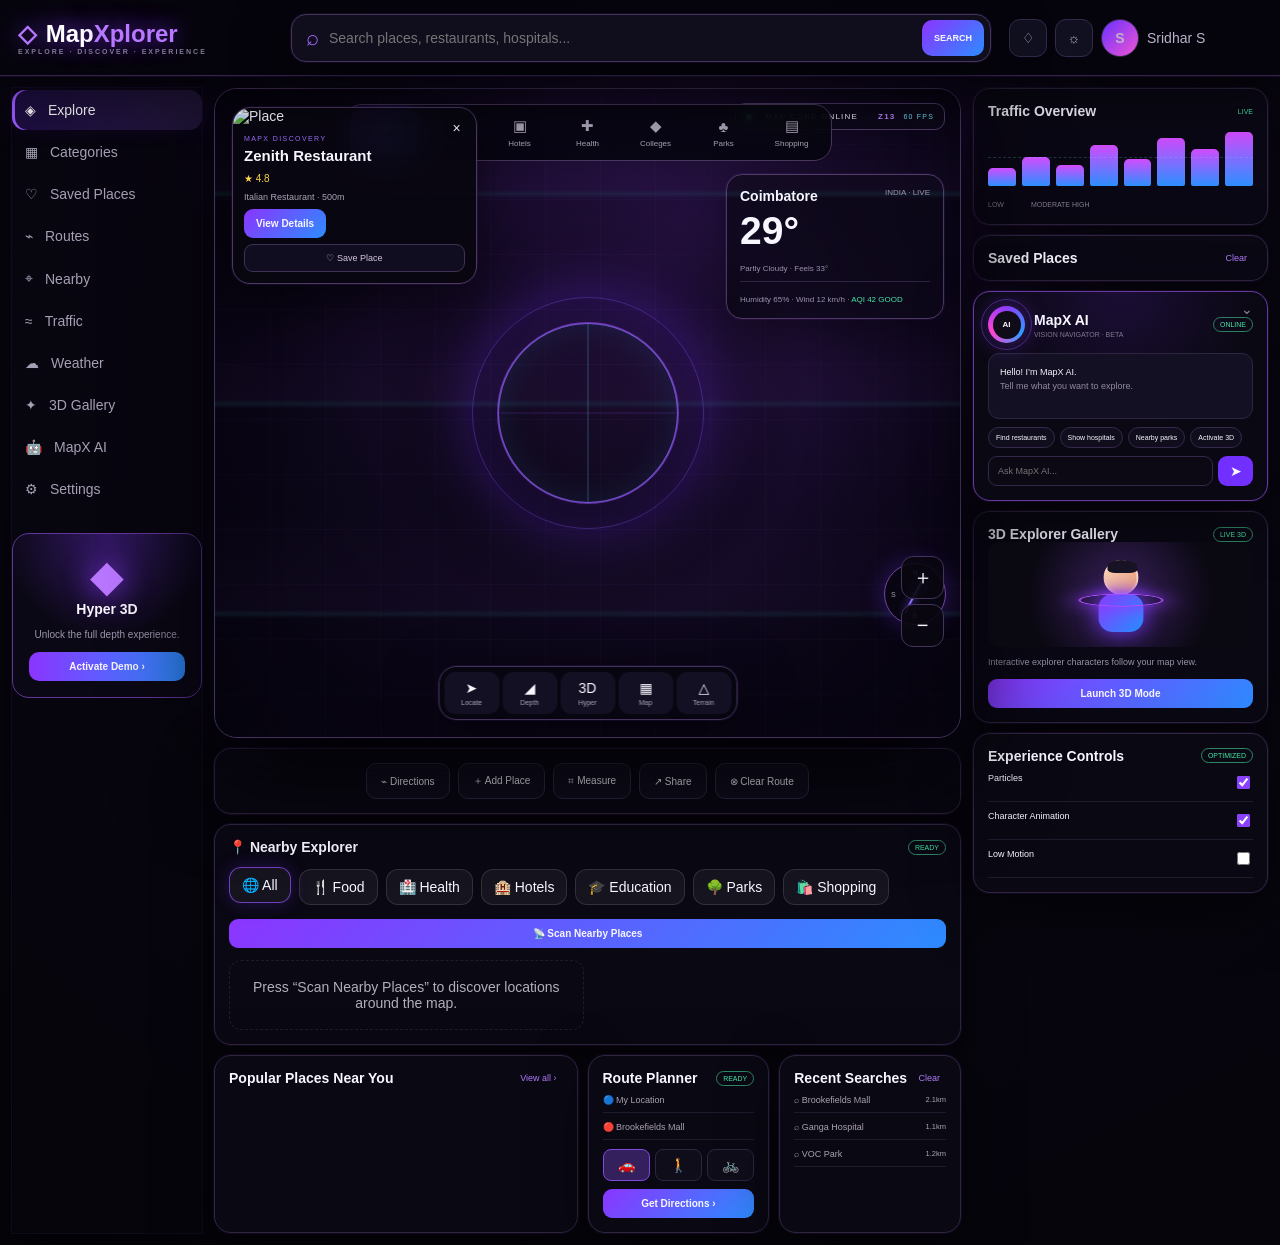
==== commit bf12aaab: "Clean folder and fix intermittent buttons" ====
--- a/MapXplorer-3D/index.html
+++ b/MapXplorer-3D/index.html
@@ -55,6 +55,20 @@
     <button id="routeBtn">⌁ <span>Directions</span></button><button id="addPlace">＋ <span>Add Place</span></button><button id="measure">⌗ <span>Measure</span></button><button id="share">↗ <span>Share</span></button><button id="clearRoute">⊗ <span>Clear Route</span></button>
   </div>
   <div class="dashboard">
+    <section class="panel nearby-panel" id="nearbyPanel">
+      <header><b>📍 Nearby Explorer</b><span class="status" id="nearbyStatus">READY</span></header>
+      <div class="nearby-controls">
+        <button class="nearby-filter active" data-nearby="all">🌐 All</button>
+        <button class="nearby-filter" data-nearby="restaurant">🍴 Food</button>
+        <button class="nearby-filter" data-nearby="hospital">🏥 Health</button>
+        <button class="nearby-filter" data-nearby="hotel">🏨 Hotels</button>
+        <button class="nearby-filter" data-nearby="college">🎓 Education</button>
+        <button class="nearby-filter" data-nearby="park">🌳 Parks</button>
+        <button class="nearby-filter" data-nearby="shopping">🛍️ Shopping</button>
+      </div>
+      <button id="scanNearby" class="primary full">📡 Scan Nearby Places</button>
+      <div id="nearbyResults" class="nearby-results"><div class="nearby-empty">Press “Scan Nearby Places” to discover locations around the map.</div></div>
+    </section>
     <section class="panel popular" id="popularPanel"><header><b>Popular Places Near You</b><button id="viewAll">View all ›</button></header><div class="cards" id="popularCards"></div></section>
     <section class="panel route-panel" id="routePanel"><header><b>Route Planner</b><span class="status">READY</span></header><p>🔵 My Location</p><p>🔴 Brookefields Mall</p><div class="transport"><button class="active">🚗</button><button>🚶</button><button>🚲</button></div><button id="getDirections" class="primary full">Get Directions ›</button></section>
     <section class="panel recent" id="recentPanel"><header><b>Recent Searches</b><button id="clearRecent">Clear</button></header><p>⌕ Brookefields Mall <small>2.1km</small></p><p>⌕ Ganga Hospital <small>1.1km</small></p><p>⌕ VOC Park <small>1.2km</small></p></section>
--- a/MapXplorer-3D/style.css
+++ b/MapXplorer-3D/style.css
@@ -1,4 +1,4 @@
-:root{--bg:#04030b;--panel:#0b0915eF;--line:#32264b;--text:#f8f6ff;--muted:#9d96ad;--p1:#8b35ff;--p2:#2d8cff;--cyan:#2de6ff;--green:#43e7a5}*{box-sizing:border-box}html{scroll-behavior:smooth}body{margin:0;background:radial-gradient(circle at 50% -10%,#32106b55,transparent 38%),var(--bg);color:var(--text);font:14px Inter,Segoe UI,Arial,sans-serif;overflow-x:hidden}button,input{font:inherit}button{border:0;color:inherit;cursor:pointer}.topbar{height:76px;display:flex;align-items:center;gap:18px;padding:10px 18px;border-bottom:1px solid var(--line);background:#06050df2;backdrop-filter:blur(20px);position:sticky;top:0;z-index:3000}.icon-btn{display:none;background:#121022;border:1px solid var(--line);border-radius:12px;padding:10px}.brand{font-size:24px;font-weight:900;min-width:255px;color:#fff;text-shadow:0 0 24px #8539ff}.brand>span{color:#b878ff}.brand small{display:block;font-size:7px;letter-spacing:2px;color:#827a95;text-shadow:none}.brand-gem{color:#8f4dff;margin-right:3px}.search-wrap{position:relative;display:flex;align-items:center;gap:8px;height:48px;flex:1;max-width:700px;padding:0 6px 0 14px;background:#100d1d;border:1px solid #44355d;border-radius:15px;box-shadow:0 0 35px #7634ff16}.search-wrap>span{font-size:22px;color:#a36bff}.search-wrap input{flex:1;min-width:0;background:transparent;border:0;outline:0;color:#fff}.search-wrap button{height:36px;padding:0 12px;border-radius:10px;background:linear-gradient(135deg,var(--p1),var(--p2));font-size:9px;font-weight:800}.search-wrap #results{position:absolute;top:54px;left:0;right:0;background:#0a0812fa;border:1px solid #4b3865;border-radius:14px;overflow:hidden;display:none;z-index:4000;box-shadow:0 20px 50px #000}.search-wrap #results div{padding:11px 14px;border-bottom:1px solid #211a30;font-size:11px}.search-wrap #results div:hover{background:#241641}.profile{display:flex;align-items:center;gap:8px;color:#bbb3c9;white-space:nowrap}.top-icon,.avatar{background:#111020;border:1px solid #34294a;border-radius:11px;width:38px;height:38px}.avatar{border-radius:50%;background:linear-gradient(135deg,#6930ff,#ef55d4);font-weight:900}.sidebar{min-width:190px}.sidebar .nav{width:100%;display:flex;gap:12px;align-items:center;padding:12px 13px;margin:2px 0;border-radius:13px;background:transparent;color:#a7a0b5;text-align:left}.sidebar .nav:hover,.sidebar .nav.active{background:linear-gradient(90deg,#6d2cff35,#24183c);color:#fff;box-shadow:inset 3px 0 #9b58ff,0 0 20px #702fff18}.premium{margin-top:24px;padding:16px;border:1px solid #61369b;border-radius:17px;background:radial-gradient(circle at 50% 0,#7e38ff55,transparent 55%),#0b0815;text-align:center}.premium-gem{font-size:44px;color:#b976ff;text-shadow:0 0 30px #8c39ff;animation:gemSpin 7s linear infinite}.premium p{font-size:10px;color:var(--muted);line-height:1.5}.premium button{width:100%;padding:9px;border-radius:10px;background:linear-gradient(90deg,var(--p1),var(--p2));font-weight:800;font-size:10px}main{display:grid;grid-template-columns:190px minmax(0,1fr) 295px;gap:12px;max-width:1920px;margin:auto;padding:12px}.content{min-width:0}.map-wrap{height:650px;position:relative;overflow:hidden;border-radius:23px;border:1px solid #45325d;box-shadow:0 30px 100px #000,0 0 60px #7030ff18;transform-style:preserve-3d;transition:transform .7s ease,box-shadow .7s ease;perspective:1200px}.map-wrap.depth{transform:perspective(1200px) rotateX(3deg) rotateY(-2deg) scale(.99);box-shadow:0 45px 120px #000,0 0 80px #7a37ff55}.map-wrap.hyper3d{transform:perspective(1000px) rotateX(7deg) rotateY(-5deg) scale(.97);box-shadow:0 65px 150px #000,0 0 110px #853dff77}.map-wrap.hyper3d #map{transform:scale(1.08);filter:saturate(1.25) contrast(1.1) brightness(.83)}#map{width:100%;height:100%;transition:transform .7s ease}.leaflet-tile{filter:brightness(.58) saturate(.78) contrast(1.18) hue-rotate(10deg)}.leaflet-control-attribution{display:none}.map-grid,.scan{position:absolute;inset:0;pointer-events:none}.map-grid{z-index:350;background:linear-gradient(#9d67ff0b 1px,transparent 1px),linear-gradient(90deg,#9d67ff0b 1px,transparent 1px);background-size:55px 55px;mix-blend-mode:screen}.scan{z-index:360;background:radial-gradient(circle at 50% 50%,transparent 25%,#02010799 100%)}.scan:after{content:"";position:absolute;left:50%;top:50%;width:230px;height:230px;border:1px solid #8a50ff66;border-radius:50%;box-shadow:0 0 70px #7130ff55,inset 0 0 40px #7130ff33;transform:translate(-50%,-50%);animation:radar 3.5s ease-out infinite}.map-hud{position:absolute;z-index:1000;top:14px;right:15px;padding:8px 10px;border:1px solid #4a3860;border-radius:10px;background:#090711c9;backdrop-filter:blur(12px);font-size:8px;letter-spacing:1.2px}.map-hud b{margin-left:12px;color:#bd83ff}.live-dot{display:inline-block;width:6px;height:6px;border-radius:50%;background:#35efaa;box-shadow:0 0 10px #35efaa;margin-right:6px}.categories{position:absolute;z-index:1100;top:15px;left:50%;transform:translateX(-50%);display:flex;padding:5px;background:#080711dc;border:1px solid #49375d;border-radius:18px;backdrop-filter:blur(15px);max-width:80%;overflow:auto}.cat{min-width:68px;padding:7px 8px;border-radius:12px;background:transparent;color:#aaa2b6;font-size:15px}.cat small{display:block;font-size:8px;margin-top:4px}.cat:hover,.cat.active{background:linear-gradient(145deg,#7c31ff,#267eff);color:#fff;box-shadow:0 0 24px #7132ff66}.selected-card{position:absolute;z-index:1200;left:17px;top:18px;width:245px;background:#090711ef;border:1px solid #4d3a64;border-radius:18px;overflow:hidden;box-shadow:0 22px 55px #000c;backdrop-filter:blur(18px)}.selected-card>img{width:100%;height:105px;object-fit:cover}.selected-body{padding:11px}.eyebrow{font-size:7px;letter-spacing:1.4px;color:#9e6dff}.selected-body h3{margin:5px 0;font-size:15px}.rating{color:#ffd54a;font-size:10px}.selected-body p{color:#aaa3b5;font-size:9px;margin:7px 0}.close-card{position:absolute;z-index:2;right:7px;top:7px;width:25px;height:25px;border-radius:50%;background:#080711cc}.primary{border-radius:9px;padding:9px 12px;background:linear-gradient(135deg,var(--p1),var(--p2));font-weight:800;font-size:10px}.full{width:100%}.save-detail{width:100%;margin-top:6px;padding:8px;border:1px solid #403254;background:#110d20;border-radius:9px;font-size:9px;color:#d2c7e0}.save-detail.saved{color:#ff7ea9;border-color:#9c4568}.weather{position:absolute;z-index:1000;right:16px;top:85px;width:218px;padding:13px;border:1px solid #49375e;border-radius:16px;background:#090711d9;backdrop-filter:blur(15px)}.weather div{display:flex;justify-content:space-between}.weather small,.weather span{font-size:8px;color:#9991a9}.weather strong{display:block;font-size:39px;margin:5px 0}.weather hr{border:0;border-top:1px solid #2a2239}.weather em{color:var(--green);font-style:normal}.glass{box-shadow:0 14px 40px #0007}.map-controls{position:absolute;z-index:1200;left:50%;bottom:17px;transform:translateX(-50%);display:flex;gap:3px;padding:5px;background:#080711e8;border:1px solid #44345b;border-radius:18px;backdrop-filter:blur(14px)}.map-controls button{min-width:55px;padding:8px 9px;background:#121022;border-radius:11px;font-size:14px}.map-controls button:hover{background:#281544}.map-controls small{display:block;font-size:7px;color:#aaa2b6;margin-top:3px}.zoom-controls{position:absolute;right:16px;bottom:90px;z-index:1200;display:flex;flex-direction:column;gap:5px}.zoom-controls button{width:43px;height:43px;border-radius:12px;background:#090711e8;border:1px solid #44345b;font-size:20px}.action-strip{display:flex;justify-content:center;gap:8px;margin-top:10px;padding:8px}.action-strip button{padding:10px 14px;border-radius:10px;background:#110e1e;border:1px solid #332746;font-size:10px}.action-strip button:hover{border-color:#8a4dff;background:#24143a}.dashboard{display:grid;grid-template-columns:2fr 1fr 1fr;gap:10px;margin-top:10px}.panel{background:var(--panel);border:1px solid #30253f;border-radius:17px;padding:14px;box-shadow:0 15px 45px #0007}.panel header{position:static;height:auto;padding:0;background:transparent;border:0;display:flex;justify-content:space-between;align-items:center}.panel header button{background:none;color:#b17bff;font-size:9px}.cards{display:grid;grid-template-columns:repeat(4,1fr);gap:8px;margin-top:12px}.place-card{height:92px;padding:11px;border:1px solid #2e2540;border-radius:11px;background:linear-gradient(145deg,#1b1530,#0c0a13);transition:.25s}.place-card:hover{transform:translateY(-5px) rotateX(7deg);border-color:#8150d2;box-shadow:0 16px 35px #7332ff33}.place-card b{font-size:10px}.place-card small{display:block;color:#8f879e;font-size:8px;margin-top:8px}.status{font-size:7px;color:#40e9a7;border:1px solid #2d8765;padding:3px 6px;border-radius:10px}.route-panel p,.recent p{font-size:9px;color:#aaa2b2;border-bottom:1px solid #211a2d;padding-bottom:7px}.transport{display:flex;gap:5px;margin:8px 0}.transport button{flex:1;padding:7px;border-radius:8px;background:#100d1b;border:1px solid #2e2540}.transport button.active{background:#33205c;border-color:#8149dd}.recent p small{float:right}.rightbar{display:flex;flex-direction:column;gap:10px}.traffic em{color:#42e7a6;font-size:7px;font-style:normal}.traffic-visual{height:75px;display:flex;align-items:flex-end;gap:6px;padding:8px 0}.traffic-visual i{display:block;flex:1;border-radius:5px 5px 2px 2px;background:linear-gradient(#d34cff,#2c8fff);height:30%;animation:bar 1.6s ease-in-out infinite alternate}.traffic-visual i:nth-child(2){height:50%;animation-delay:.1s}.traffic-visual i:nth-child(3){height:35%;animation-delay:.2s}.traffic-visual i:nth-child(4){height:70%;animation-delay:.3s}.traffic-visual i:nth-child(5){height:45%;animation-delay:.4s}.traffic-visual i:nth-child(6){height:82%;animation-delay:.5s}.traffic-visual i:nth-child(7){height:62%;animation-delay:.6s}.traffic-visual i:nth-child(8){height:92%;animation-delay:.7s}.traffic>small{font-size:7px;color:#888094}.traffic>small span{margin-left:25px}.saved-list-row{display:flex;justify-content:space-between;padding:9px 2px;border-bottom:1px solid #211a2d;font-size:9px;cursor:pointer}.saved-list-row:hover{color:#c18cff}.ai-box{position:relative;border-color:#653aa0;background:radial-gradient(circle at 50% 0,#7a2cff26,transparent 55%),#0a0812}.ai-head{display:flex;align-items:center;gap:9px}.ai-head b{display:block}.ai-head small{display:block;color:#81778e;font-size:7px;margin-top:3px}.ai-orb{width:37px;height:37px;border-radius:50%;display:grid;place-items:center;background:conic-gradient(#8d3cff,#2e9dff,#ff45d2,#8d3cff);box-shadow:0 0 25px #8438ff77;animation:orb 3s linear infinite}.ai-orb:after{content:"";position:absolute;width:28px;height:28px;border-radius:50%;background:#100b19}.ai-orb span{position:relative;z-index:1;font-size:8px;font-weight:900}.ai-status{margin-left:auto;color:#45e9a8;border:1px solid #2b8061;border-radius:9px;padding:3px 6px;font-size:7px}.ai-msg{margin-top:10px;padding:11px;border-radius:11px;background:#141024;border:1px solid #2e2540;font-size:9px;line-height:1.6;min-height:66px}.ai-msg span{color:#91889f}.quick{display:flex;flex-wrap:wrap;gap:5px;margin:8px 0}.quick button{padding:6px 7px;border-radius:15px;background:#100d1c;border:1px solid #382a4e;font-size:7px}.quick button:hover{border-color:#8c4dff}.ai-input{display:flex;gap:5px}.ai-input input{min-width:0;flex:1;padding:9px;border-radius:9px;background:#0c0914;border:1px solid #34274a;color:#fff;outline:0;font-size:9px}.ai-input button{width:35px;border-radius:9px;background:#7130ff}.ai-min{position:absolute;right:8px;top:8px;background:transparent;color:#8f849d}.ai-box.minimized .ai-msg,.ai-box.minimized .quick,.ai-box.minimized .ai-input{display:none}.gallery-panel p{font-size:9px;color:#9991a7;line-height:1.5}.mini-scene{height:105px;position:relative;overflow:hidden;border-radius:12px;background:radial-gradient(circle,#38205c,#0a0811 65%);perspective:500px}.mini-ring{position:absolute;left:50%;top:55%;width:85px;height:30px;border:2px solid #b04dff;border-radius:50%;transform:translate(-50%,-50%) rotateX(65deg);box-shadow:0 0 30px #923bff;animation:ring 2.2s linear infinite}.mini-character{position:absolute;left:50%;top:18px;width:55px;height:75px;transform:translateX(-50%);animation:float 2s ease-in-out infinite}.mini-head{position:absolute;left:10px;top:0;width:35px;height:35px;border-radius:50%;background:linear-gradient(135deg,#ffd8ba,#e89a74);border:2px solid #fff5}.mini-head:before{content:"";position:absolute;left:2px;top:-2px;width:30px;height:13px;border-radius:50% 60% 30% 30%;background:#181324}.mini-body{position:absolute;left:5px;top:34px;width:45px;height:38px;border-radius:14px;background:linear-gradient(135deg,#8a39ff,#258eff);box-shadow:0 0 22px #7437ff}.settings-panel label{display:flex;justify-content:space-between;padding:9px 0;font-size:9px;border-bottom:1px solid #211a2d}.settings-panel input{accent-color:#8a42ff}.custom-pin{border-radius:50% 50% 50% 5px;transform:rotate(-45deg);display:grid;place-items:center;border:2px solid #fff;box-shadow:0 0 28px #7834ff;animation:pinPulse 1.7s infinite}.custom-pin span{transform:rotate(45deg)}#characterLayer{position:absolute;inset:0;z-index:1050;pointer-events:none;overflow:hidden}.map-character{position:absolute;width:76px;height:106px;pointer-events:auto;cursor:pointer;filter:drop-shadow(0 14px 14px #000c);animation:charFloat 3s ease-in-out infinite}.map-character .head{position:absolute;left:16px;top:2px;width:45px;height:45px;border-radius:50%;background:linear-gradient(145deg,#ffd9bd,#e69a75);border:2px solid #ffffff66;z-index:3}.map-character .hair{position:absolute;left:12px;top:-3px;width:52px;height:25px;border-radius:50% 55% 30% 30%;background:linear-gradient(135deg,#29233b,#080711);z-index:4}.map-character .eye{position:absolute;top:20px;width:6px;height:8px;background:#171226;border-radius:50%}.map-character .e1{left:13px}.map-character .e2{left:29px}.map-character .smile{position:absolute;left:17px;top:31px;width:12px;height:6px;border-bottom:2px solid #783b4f;border-radius:0 0 12px 12px}.map-character .body{position:absolute;left:12px;top:43px;width:52px;height:48px;border-radius:17px;background:linear-gradient(145deg,#7634ff,#278cff);border:2px solid #bda6ff66;box-shadow:inset 0 0 18px #fff2,0 0 22px #7034ff77}.map-character .arm{position:absolute;top:51px;width:14px;height:34px;border-radius:12px;background:#edaa88;border:2px solid #fff5;z-index:2}.map-character .a1{left:2px;transform:rotate(20deg)}.map-character .a2{right:2px;transform:rotate(-20deg)}.map-character .badge{position:absolute;right:-6px;top:3px;width:24px;height:24px;border-radius:50%;background:#090711;border:1px solid #a264ff;color:#c08aff;display:grid;place-items:center;font-size:10px;z-index:5}.map-character .label{position:absolute;left:-14px;top:94px;width:105px;padding:4px;border-radius:8px;text-align:center;background:#090711df;border:1px solid #523c6c;color:#fff;font-size:7px;backdrop-filter:blur(7px)}.char-pink .body{background:linear-gradient(145deg,#ff48ba,#8d3cff)}.char-green .body{background:linear-gradient(145deg,#1ee7a3,#237fff)}#routeFx{position:absolute;inset:0;z-index:1060;pointer-events:none}.route-beam{position:absolute;height:4px;transform-origin:left center;background:linear-gradient(90deg,transparent,#26e7ff,#a344ff,#ff4ac9,transparent);box-shadow:0 0 16px #5b7dff,0 0 35px #8138ff;animation:beam 1.2s linear infinite}.pulse{animation:panelPulse .7s ease}.thinking .ai-orb{animation:orb .35s linear infinite}.thinking #aiStatus{color:#ffd35a;border-color:#8e6d29}.hide-particles #particles{display:none}.low-motion *{animation-duration:.001ms!important;animation-iteration-count:1!important;scroll-behavior:auto!important}.light-mode{--bg:#e9e7f5;--panel:#ffffffed;--text:#181421;--muted:#6f687c}.light-mode .topbar{background:#fffdfef2}.light-mode .search-wrap,.light-mode .panel,.light-mode .selected-card,.light-mode .weather,.light-mode .map-controls,.light-mode .zoom-controls button{background:#fffffff2;color:#181421}.light-mode .search-wrap input,.light-mode .ai-input input{color:#181421}.light-mode .leaflet-tile{filter:brightness(.92) saturate(.9)}#particles{position:fixed;inset:0;z-index:-1;pointer-events:none;overflow:hidden}.particle{position:absolute;width:3px;height:3px;border-radius:50%;background:#b77aff;box-shadow:0 0 12px #8e45ff;animation:particleRise linear infinite}@keyframes particleRise{from{transform:translate3d(0,110vh,0) scale(.3);opacity:0}15%{opacity:.8}to{transform:translate3d(40px,-20vh,0) scale(1.5);opacity:0}}@keyframes radar{0%{transform:translate(-50%,-50%) scale(.45);opacity:0}20%{opacity:1}100%{transform:translate(-50%,-50%) scale(1.55);opacity:0}}@keyframes pinPulse{50%{filter:brightness(1.5);transform:rotate(-45deg) scale(1.12)}}@keyframes charFloat{0%,100%{transform:translateY(0) rotate(-1deg)}50%{transform:translateY(-8px) rotate(1deg)}}@keyframes gemSpin{to{transform:rotateY(360deg)}}@keyframes orb{to{transform:rotate(360deg)}}@keyframes ring{to{transform:translate(-50%,-50%) rotateX(65deg) rotateZ(360deg)}}@keyframes float{50%{transform:translateY(-8px) rotateY(8deg)}}@keyframes bar{to{transform:scaleY(.72);filter:brightness(1.4)}}@keyframes beam{0%{opacity:.15}50%{opacity:1}100%{opacity:.15}}@keyframes panelPulse{50%{transform:translateY(-4px);box-shadow:0 0 40px #7434ff55}}#toast{position:fixed;z-index:9000;left:50%;bottom:22px;transform:translate(-50%,25px);opacity:0;pointer-events:none;padding:11px 18px;border:1px solid #69468d;border-radius:12px;background:#120d1eeb;box-shadow:0 15px 45px #000;color:#fff;font-size:10px;transition:.25s}#toast.show{opacity:1;transform:translate(-50%,0)}
+:root{--bg:#04030b;--panel:#0b0915eF;--line:#32264b;--text:#f8f6ff;--muted:#9d96ad;--p1:#8b35ff;--p2:#2d8cff;--cyan:#2de6ff;--green:#43e7a5}*{box-sizing:border-box}html{scroll-behavior:smooth}body{margin:0;background:radial-gradient(circle at 50% -10%,#32106b55,transparent 38%),var(--bg);color:var(--text);font:14px Inter,Segoe UI,Arial,sans-serif;overflow-x:hidden}button,input{font:inherit}button{border:0;color:inherit;cursor:pointer;touch-action:manipulation;-webkit-tap-highlight-color:transparent}.topbar{height:76px;display:flex;align-items:center;gap:18px;padding:10px 18px;border-bottom:1px solid var(--line);background:#06050df2;backdrop-filter:blur(20px);position:sticky;top:0;z-index:3000}.icon-btn{display:none;background:#121022;border:1px solid var(--line);border-radius:12px;padding:10px}.brand{font-size:24px;font-weight:900;min-width:255px;color:#fff;text-shadow:0 0 24px #8539ff}.brand>span{color:#b878ff}.brand small{display:block;font-size:7px;letter-spacing:2px;color:#827a95;text-shadow:none}.brand-gem{color:#8f4dff;margin-right:3px}.search-wrap{position:relative;display:flex;align-items:center;gap:8px;height:48px;flex:1;max-width:700px;padding:0 6px 0 14px;background:#100d1d;border:1px solid #44355d;border-radius:15px;box-shadow:0 0 35px #7634ff16}.search-wrap>span{font-size:22px;color:#a36bff}.search-wrap input{flex:1;min-width:0;background:transparent;border:0;outline:0;color:#fff}.search-wrap button{height:36px;padding:0 12px;border-radius:10px;background:linear-gradient(135deg,var(--p1),var(--p2));font-size:9px;font-weight:800}.search-wrap #results{position:absolute;top:54px;left:0;right:0;background:#0a0812fa;border:1px solid #4b3865;border-radius:14px;overflow:hidden;display:none;z-index:4000;box-shadow:0 20px 50px #000}.search-wrap #results div{padding:11px 14px;border-bottom:1px solid #211a30;font-size:11px}.search-wrap #results div:hover{background:#241641}.profile{display:flex;align-items:center;gap:8px;color:#bbb3c9;white-space:nowrap}.top-icon,.avatar{background:#111020;border:1px solid #34294a;border-radius:11px;width:38px;height:38px}.avatar{border-radius:50%;background:linear-gradient(135deg,#6930ff,#ef55d4);font-weight:900}.sidebar{min-width:190px}.sidebar .nav{width:100%;display:flex;gap:12px;align-items:center;padding:12px 13px;margin:2px 0;border-radius:13px;background:transparent;color:#a7a0b5;text-align:left}.sidebar .nav:hover,.sidebar .nav.active{background:linear-gradient(90deg,#6d2cff35,#24183c);color:#fff;box-shadow:inset 3px 0 #9b58ff,0 0 20px #702fff18}.premium{margin-top:24px;padding:16px;border:1px solid #61369b;border-radius:17px;background:radial-gradient(circle at 50% 0,#7e38ff55,transparent 55%),#0b0815;text-align:center}.premium-gem{font-size:44px;color:#b976ff;text-shadow:0 0 30px #8c39ff;animation:gemSpin 7s linear infinite}.premium p{font-size:10px;color:var(--muted);line-height:1.5}.premium button{width:100%;padding:9px;border-radius:10px;background:linear-gradient(90deg,var(--p1),var(--p2));font-weight:800;font-size:10px}main{display:grid;grid-template-columns:190px minmax(0,1fr) 295px;gap:12px;max-width:1920px;margin:auto;padding:12px}.content{min-width:0}.map-wrap{height:650px;position:relative;overflow:hidden;border-radius:23px;border:1px solid #45325d;box-shadow:0 30px 100px #000,0 0 60px #7030ff18;transform-style:preserve-3d;transition:transform .7s ease,box-shadow .7s ease;perspective:1200px}.map-wrap.depth{transform:perspective(1200px) rotateX(3deg) rotateY(-2deg) scale(.99);box-shadow:0 45px 120px #000,0 0 80px #7a37ff55}.map-wrap.hyper3d{transform:perspective(1000px) rotateX(7deg) rotateY(-5deg) scale(.97);box-shadow:0 65px 150px #000,0 0 110px #853dff77}.map-wrap.hyper3d #map{transform:scale(1.08);filter:saturate(1.25) contrast(1.1) brightness(.83)}#map{width:100%;height:100%;transition:transform .7s ease}.leaflet-tile{filter:brightness(.58) saturate(.78) contrast(1.18) hue-rotate(10deg)}.leaflet-control-attribution{display:none}.map-grid,.scan{position:absolute;inset:0;pointer-events:none}.map-grid{z-index:350;background:linear-gradient(#9d67ff0b 1px,transparent 1px),linear-gradient(90deg,#9d67ff0b 1px,transparent 1px);background-size:55px 55px;mix-blend-mode:screen}.scan{z-index:360;background:radial-gradient(circle at 50% 50%,transparent 25%,#02010799 100%)}.scan:after{content:"";position:absolute;left:50%;top:50%;width:230px;height:230px;border:1px solid #8a50ff66;border-radius:50%;box-shadow:0 0 70px #7130ff55,inset 0 0 40px #7130ff33;transform:translate(-50%,-50%);animation:radar 3.5s ease-out infinite}.map-hud{position:absolute;z-index:1000;top:14px;right:15px;padding:8px 10px;border:1px solid #4a3860;border-radius:10px;background:#090711c9;backdrop-filter:blur(12px);font-size:8px;letter-spacing:1.2px}.map-hud b{margin-left:12px;color:#bd83ff}.live-dot{display:inline-block;width:6px;height:6px;border-radius:50%;background:#35efaa;box-shadow:0 0 10px #35efaa;margin-right:6px}.categories{position:absolute;z-index:1100;top:15px;left:50%;transform:translateX(-50%);display:flex;padding:5px;background:#080711dc;border:1px solid #49375d;border-radius:18px;backdrop-filter:blur(15px);max-width:80%;overflow:auto}.cat{min-width:68px;padding:7px 8px;border-radius:12px;background:transparent;color:#aaa2b6;font-size:15px}.cat small{display:block;font-size:8px;margin-top:4px}.cat:hover,.cat.active{background:linear-gradient(145deg,#7c31ff,#267eff);color:#fff;box-shadow:0 0 24px #7132ff66}.selected-card{position:absolute;z-index:1200;left:17px;top:18px;width:245px;background:#090711ef;border:1px solid #4d3a64;border-radius:18px;overflow:hidden;box-shadow:0 22px 55px #000c;backdrop-filter:blur(18px)}.selected-card>img{width:100%;height:105px;object-fit:cover}.selected-body{padding:11px}.eyebrow{font-size:7px;letter-spacing:1.4px;color:#9e6dff}.selected-body h3{margin:5px 0;font-size:15px}.rating{color:#ffd54a;font-size:10px}.selected-body p{color:#aaa3b5;font-size:9px;margin:7px 0}.close-card{position:absolute;z-index:2;right:7px;top:7px;width:25px;height:25px;border-radius:50%;background:#080711cc}.primary{border-radius:9px;padding:9px 12px;background:linear-gradient(135deg,var(--p1),var(--p2));font-weight:800;font-size:10px}.full{width:100%}.save-detail{width:100%;margin-top:6px;padding:8px;border:1px solid #403254;background:#110d20;border-radius:9px;font-size:9px;color:#d2c7e0}.save-detail.saved{color:#ff7ea9;border-color:#9c4568}.weather{position:absolute;z-index:1000;right:16px;top:85px;width:218px;padding:13px;border:1px solid #49375e;border-radius:16px;background:#090711d9;backdrop-filter:blur(15px)}.weather div{display:flex;justify-content:space-between}.weather small,.weather span{font-size:8px;color:#9991a9}.weather strong{display:block;font-size:39px;margin:5px 0}.weather hr{border:0;border-top:1px solid #2a2239}.weather em{color:var(--green);font-style:normal}.glass{box-shadow:0 14px 40px #0007}.map-controls{position:absolute;z-index:2000;left:50%;bottom:17px;transform:translateX(-50%);display:flex;gap:3px;padding:5px;background:#080711e8;border:1px solid #44345b;border-radius:18px;backdrop-filter:blur(14px)}.map-controls button{min-width:55px;padding:8px 9px;background:#121022;border-radius:11px;font-size:14px}.map-controls button:hover{background:#281544}.map-controls small{display:block;font-size:7px;color:#aaa2b6;margin-top:3px}.zoom-controls{position:absolute;right:16px;bottom:90px;z-index:2000;display:flex;flex-direction:column;gap:5px}.zoom-controls button{width:43px;height:43px;border-radius:12px;background:#090711e8;border:1px solid #44345b;font-size:20px}.action-strip{display:flex;justify-content:center;gap:8px;margin-top:10px;padding:8px}.action-strip button{padding:10px 14px;border-radius:10px;background:#110e1e;border:1px solid #332746;font-size:10px}.action-strip button:hover{border-color:#8a4dff;background:#24143a}.dashboard{display:grid;grid-template-columns:2fr 1fr 1fr;gap:10px;margin-top:10px}.panel{background:var(--panel);border:1px solid #30253f;border-radius:17px;padding:14px;box-shadow:0 15px 45px #0007}.panel header{position:static;height:auto;padding:0;background:transparent;border:0;display:flex;justify-content:space-between;align-items:center}.panel header button{background:none;color:#b17bff;font-size:9px}.cards{display:grid;grid-template-columns:repeat(4,1fr);gap:8px;margin-top:12px}.place-card{height:92px;padding:11px;border:1px solid #2e2540;border-radius:11px;background:linear-gradient(145deg,#1b1530,#0c0a13);transition:.25s}.place-card:hover{transform:translateY(-5px) rotateX(7deg);border-color:#8150d2;box-shadow:0 16px 35px #7332ff33}.place-card b{font-size:10px}.place-card small{display:block;color:#8f879e;font-size:8px;margin-top:8px}.status{font-size:7px;color:#40e9a7;border:1px solid #2d8765;padding:3px 6px;border-radius:10px}.route-panel p,.recent p{font-size:9px;color:#aaa2b2;border-bottom:1px solid #211a2d;padding-bottom:7px}.transport{display:flex;gap:5px;margin:8px 0}.transport button{flex:1;padding:7px;border-radius:8px;background:#100d1b;border:1px solid #2e2540}.transport button.active{background:#33205c;border-color:#8149dd}.recent p small{float:right}.rightbar{display:flex;flex-direction:column;gap:10px}.traffic em{color:#42e7a6;font-size:7px;font-style:normal}.traffic-visual{height:75px;display:flex;align-items:flex-end;gap:6px;padding:8px 0}.traffic-visual i{display:block;flex:1;border-radius:5px 5px 2px 2px;background:linear-gradient(#d34cff,#2c8fff);height:30%;animation:bar 1.6s ease-in-out infinite alternate}.traffic-visual i:nth-child(2){height:50%;animation-delay:.1s}.traffic-visual i:nth-child(3){height:35%;animation-delay:.2s}.traffic-visual i:nth-child(4){height:70%;animation-delay:.3s}.traffic-visual i:nth-child(5){height:45%;animation-delay:.4s}.traffic-visual i:nth-child(6){height:82%;animation-delay:.5s}.traffic-visual i:nth-child(7){height:62%;animation-delay:.6s}.traffic-visual i:nth-child(8){height:92%;animation-delay:.7s}.traffic>small{font-size:7px;color:#888094}.traffic>small span{margin-left:25px}.saved-list-row{display:flex;justify-content:space-between;padding:9px 2px;border-bottom:1px solid #211a2d;font-size:9px;cursor:pointer}.saved-list-row:hover{color:#c18cff}.ai-box{position:relative;border-color:#653aa0;background:radial-gradient(circle at 50% 0,#7a2cff26,transparent 55%),#0a0812}.ai-head{display:flex;align-items:center;gap:9px}.ai-head b{display:block}.ai-head small{display:block;color:#81778e;font-size:7px;margin-top:3px}.ai-orb{width:37px;height:37px;border-radius:50%;display:grid;place-items:center;background:conic-gradient(#8d3cff,#2e9dff,#ff45d2,#8d3cff);box-shadow:0 0 25px #8438ff77;animation:orb 3s linear infinite}.ai-orb:after{content:"";position:absolute;width:28px;height:28px;border-radius:50%;background:#100b19}.ai-orb span{position:relative;z-index:1;font-size:8px;font-weight:900}.ai-status{margin-left:auto;color:#45e9a8;border:1px solid #2b8061;border-radius:9px;padding:3px 6px;font-size:7px}.ai-msg{margin-top:10px;padding:11px;border-radius:11px;background:#141024;border:1px solid #2e2540;font-size:9px;line-height:1.6;min-height:66px}.ai-msg span{color:#91889f}.quick{display:flex;flex-wrap:wrap;gap:5px;margin:8px 0}.quick button{padding:6px 7px;border-radius:15px;background:#100d1c;border:1px solid #382a4e;font-size:7px}.quick button:hover{border-color:#8c4dff}.ai-input{display:flex;gap:5px}.ai-input input{min-width:0;flex:1;padding:9px;border-radius:9px;background:#0c0914;border:1px solid #34274a;color:#fff;outline:0;font-size:9px}.ai-input button{width:35px;border-radius:9px;background:#7130ff}.ai-min{position:absolute;right:8px;top:8px;background:transparent;color:#8f849d}.ai-box.minimized .ai-msg,.ai-box.minimized .quick,.ai-box.minimized .ai-input{display:none}.gallery-panel p{font-size:9px;color:#9991a7;line-height:1.5}.mini-scene{height:105px;position:relative;overflow:hidden;border-radius:12px;background:radial-gradient(circle,#38205c,#0a0811 65%);perspective:500px}.mini-ring{position:absolute;left:50%;top:55%;width:85px;height:30px;border:2px solid #b04dff;border-radius:50%;transform:translate(-50%,-50%) rotateX(65deg);box-shadow:0 0 30px #923bff;animation:ring 2.2s linear infinite}.mini-character{position:absolute;left:50%;top:18px;width:55px;height:75px;transform:translateX(-50%);animation:float 2s ease-in-out infinite}.mini-head{position:absolute;left:10px;top:0;width:35px;height:35px;border-radius:50%;background:linear-gradient(135deg,#ffd8ba,#e89a74);border:2px solid #fff5}.mini-head:before{content:"";position:absolute;left:2px;top:-2px;width:30px;height:13px;border-radius:50% 60% 30% 30%;background:#181324}.mini-body{position:absolute;left:5px;top:34px;width:45px;height:38px;border-radius:14px;background:linear-gradient(135deg,#8a39ff,#258eff);box-shadow:0 0 22px #7437ff}.settings-panel label{display:flex;justify-content:space-between;padding:9px 0;font-size:9px;border-bottom:1px solid #211a2d}.settings-panel input{accent-color:#8a42ff}.custom-pin{border-radius:50% 50% 50% 5px;transform:rotate(-45deg);display:grid;place-items:center;border:2px solid #fff;box-shadow:0 0 28px #7834ff;animation:pinPulse 1.7s infinite}.custom-pin span{transform:rotate(45deg)}#characterLayer{position:absolute;inset:0;z-index:1050;pointer-events:none;overflow:hidden}.map-character{position:absolute;width:76px;height:106px;pointer-events:auto;cursor:pointer;filter:drop-shadow(0 14px 14px #000c);animation:charFloat 3s ease-in-out infinite}.map-character .head{position:absolute;left:16px;top:2px;width:45px;height:45px;border-radius:50%;background:linear-gradient(145deg,#ffd9bd,#e69a75);border:2px solid #ffffff66;z-index:3}.map-character .hair{position:absolute;left:12px;top:-3px;width:52px;height:25px;border-radius:50% 55% 30% 30%;background:linear-gradient(135deg,#29233b,#080711);z-index:4}.map-character .eye{position:absolute;top:20px;width:6px;height:8px;background:#171226;border-radius:50%}.map-character .e1{left:13px}.map-character .e2{left:29px}.map-character .smile{position:absolute;left:17px;top:31px;width:12px;height:6px;border-bottom:2px solid #783b4f;border-radius:0 0 12px 12px}.map-character .body{position:absolute;left:12px;top:43px;width:52px;height:48px;border-radius:17px;background:linear-gradient(145deg,#7634ff,#278cff);border:2px solid #bda6ff66;box-shadow:inset 0 0 18px #fff2,0 0 22px #7034ff77}.map-character .arm{position:absolute;top:51px;width:14px;height:34px;border-radius:12px;background:#edaa88;border:2px solid #fff5;z-index:2}.map-character .a1{left:2px;transform:rotate(20deg)}.map-character .a2{right:2px;transform:rotate(-20deg)}.map-character .badge{position:absolute;right:-6px;top:3px;width:24px;height:24px;border-radius:50%;background:#090711;border:1px solid #a264ff;color:#c08aff;display:grid;place-items:center;font-size:10px;z-index:5}.map-character .label{position:absolute;left:-14px;top:94px;width:105px;padding:4px;border-radius:8px;text-align:center;background:#090711df;border:1px solid #523c6c;color:#fff;font-size:7px;backdrop-filter:blur(7px)}.char-pink .body{background:linear-gradient(145deg,#ff48ba,#8d3cff)}.char-green .body{background:linear-gradient(145deg,#1ee7a3,#237fff)}#routeFx{position:absolute;inset:0;z-index:1060;pointer-events:none}.route-beam{position:absolute;height:4px;transform-origin:left center;background:linear-gradient(90deg,transparent,#26e7ff,#a344ff,#ff4ac9,transparent);box-shadow:0 0 16px #5b7dff,0 0 35px #8138ff;animation:beam 1.2s linear infinite}.pulse{animation:panelPulse .7s ease}.thinking .ai-orb{animation:orb .35s linear infinite}.thinking #aiStatus{color:#ffd35a;border-color:#8e6d29}.hide-particles #particles{display:none}.low-motion *{animation-duration:.001ms!important;animation-iteration-count:1!important;scroll-behavior:auto!important}.light-mode{--bg:#e9e7f5;--panel:#ffffffed;--text:#181421;--muted:#6f687c}.light-mode .topbar{background:#fffdfef2}.light-mode .search-wrap,.light-mode .panel,.light-mode .selected-card,.light-mode .weather,.light-mode .map-controls,.light-mode .zoom-controls button{background:#fffffff2;color:#181421}.light-mode .search-wrap input,.light-mode .ai-input input{color:#181421}.light-mode .leaflet-tile{filter:brightness(.92) saturate(.9)}#particles{position:fixed;inset:0;z-index:-1;pointer-events:none;overflow:hidden}.particle{position:absolute;width:3px;height:3px;border-radius:50%;background:#b77aff;box-shadow:0 0 12px #8e45ff;animation:particleRise linear infinite}@keyframes particleRise{from{transform:translate3d(0,110vh,0) scale(.3);opacity:0}15%{opacity:.8}to{transform:translate3d(40px,-20vh,0) scale(1.5);opacity:0}}@keyframes radar{0%{transform:translate(-50%,-50%) scale(.45);opacity:0}20%{opacity:1}100%{transform:translate(-50%,-50%) scale(1.55);opacity:0}}@keyframes pinPulse{50%{filter:brightness(1.5);transform:rotate(-45deg) scale(1.12)}}@keyframes charFloat{0%,100%{transform:translateY(0) rotate(-1deg)}50%{transform:translateY(-8px) rotate(1deg)}}@keyframes gemSpin{to{transform:rotateY(360deg)}}@keyframes orb{to{transform:rotate(360deg)}}@keyframes ring{to{transform:translate(-50%,-50%) rotateX(65deg) rotateZ(360deg)}}@keyframes float{50%{transform:translateY(-8px) rotateY(8deg)}}@keyframes bar{to{transform:scaleY(.72);filter:brightness(1.4)}}@keyframes beam{0%{opacity:.15}50%{opacity:1}100%{opacity:.15}}@keyframes panelPulse{50%{transform:translateY(-4px);box-shadow:0 0 40px #7434ff55}}#toast{position:fixed;z-index:9000;left:50%;bottom:22px;transform:translate(-50%,25px);opacity:0;pointer-events:none;padding:11px 18px;border:1px solid #69468d;border-radius:12px;background:#120d1eeb;box-shadow:0 15px 45px #000;color:#fff;font-size:10px;transition:.25s}#toast.show{opacity:1;transform:translate(-50%,0)}
 @media(max-width:1250px){main{grid-template-columns:175px minmax(0,1fr)}.rightbar{display:none}.dashboard{grid-template-columns:2fr 1fr 1fr}}@media(max-width:900px){.topbar{height:68px;padding:8px;gap:8px}.icon-btn{display:block}.brand{min-width:auto;font-size:18px}.brand small,.profile span,.top-icon{display:none}.search-wrap button{font-size:0;width:38px}.search-wrap button:after{content:"⌕";font-size:16px}.sidebar{position:fixed;z-index:4000;top:76px;left:8px;bottom:8px;width:235px;padding:10px;border:1px solid #44335a;border-radius:17px;background:#07060ef5;backdrop-filter:blur(20px);transform:translateX(-120%);transition:.3s;box-shadow:0 25px 70px #000}.sidebar.open{transform:translateX(0)}main{display:block;padding:8px}.map-wrap{height:650px}.selected-card,.weather{display:none}.categories{left:8px;right:8px;transform:none;max-width:none}.map-controls{max-width:95%;overflow:auto}.map-controls button{min-width:48px}.map-controls small{display:none}.dashboard{grid-template-columns:1fr}.cards{grid-template-columns:repeat(2,1fr)}.action-strip{overflow:auto;justify-content:flex-start}.action-strip button{white-space:nowrap}.map-character{transform:scale(.82);transform-origin:bottom center}.map-wrap.depth,.map-wrap.hyper3d{transform:none}.map-wrap.hyper3d #map{transform:none}}@media(max-width:520px){.brand{display:none}.map-wrap{height:610px}.zoom-controls{bottom:78px}.map-hud{font-size:7px}.map-character{transform:scale(.68);transform-origin:bottom center}}
 
 /* ===== NEXT-GEN ULTRA LAYER — preserves the existing graphics ===== */
@@ -40,3 +40,22 @@
 @keyframes buttonSweep{0%,60%{transform:translateX(-120%)}80%,100%{transform:translateX(120%)}}
 @media(max-width:900px){.map-compass{bottom:105px;right:8px;transform:scale(.82)}#radarFx{width:130px;height:130px}.city-building{opacity:.45}.map-hud #fpsReadout{display:none}}
 @media(prefers-reduced-motion:reduce){.map-scanline,#radarFx:before,#radarFx:after,.city-building:after,.map-character,.map-character .badge,.ai-orb:before,.quick button:after{animation:none!important}}
+
+/* Live place search */
+.live-result{display:flex;flex-direction:column;gap:3px;padding:11px 12px;border-bottom:1px solid rgba(255,255,255,.08);cursor:pointer}
+.live-result:hover{background:rgba(138,50,255,.16)}
+.live-result small{display:block;opacity:.68;white-space:nowrap;overflow:hidden;text-overflow:ellipsis}
+.search-live-trigger{color:#65d8ff;font-weight:700}
+
+
+/* Nearby Explorer v2 */
+.nearby-panel{grid-column:1/-1}
+.nearby-controls{display:flex;flex-wrap:wrap;gap:8px;margin:14px 0}
+.nearby-filter{border:1px solid rgba(255,255,255,.12);background:rgba(255,255,255,.05);color:inherit;padding:9px 12px;border-radius:12px;cursor:pointer;transition:.2s ease}
+.nearby-filter:hover,.nearby-filter.active{transform:translateY(-2px);border-color:rgba(150,80,255,.7);box-shadow:0 0 18px rgba(120,50,255,.25)}
+.nearby-results{display:grid;grid-template-columns:repeat(2,minmax(0,1fr));gap:8px;margin-top:12px;max-height:300px;overflow:auto}
+.nearby-result{display:flex;align-items:center;gap:10px;width:100%;padding:12px;border:1px solid rgba(255,255,255,.08);background:rgba(255,255,255,.04);color:inherit;border-radius:12px;text-align:left;cursor:pointer;transition:.2s ease}
+.nearby-result:hover{transform:translateY(-2px);border-color:rgba(70,200,255,.5)}
+.nearby-result span:nth-child(2){flex:1}.nearby-result small{display:block;opacity:.6;margin-top:3px;text-transform:capitalize}.nearby-icon{font-size:22px}
+.nearby-empty{padding:18px;text-align:center;opacity:.7;border:1px dashed rgba(255,255,255,.12);border-radius:12px}
+@media(max-width:800px){.nearby-results{grid-template-columns:1fr}.nearby-controls{overflow-x:auto;flex-wrap:nowrap}}
